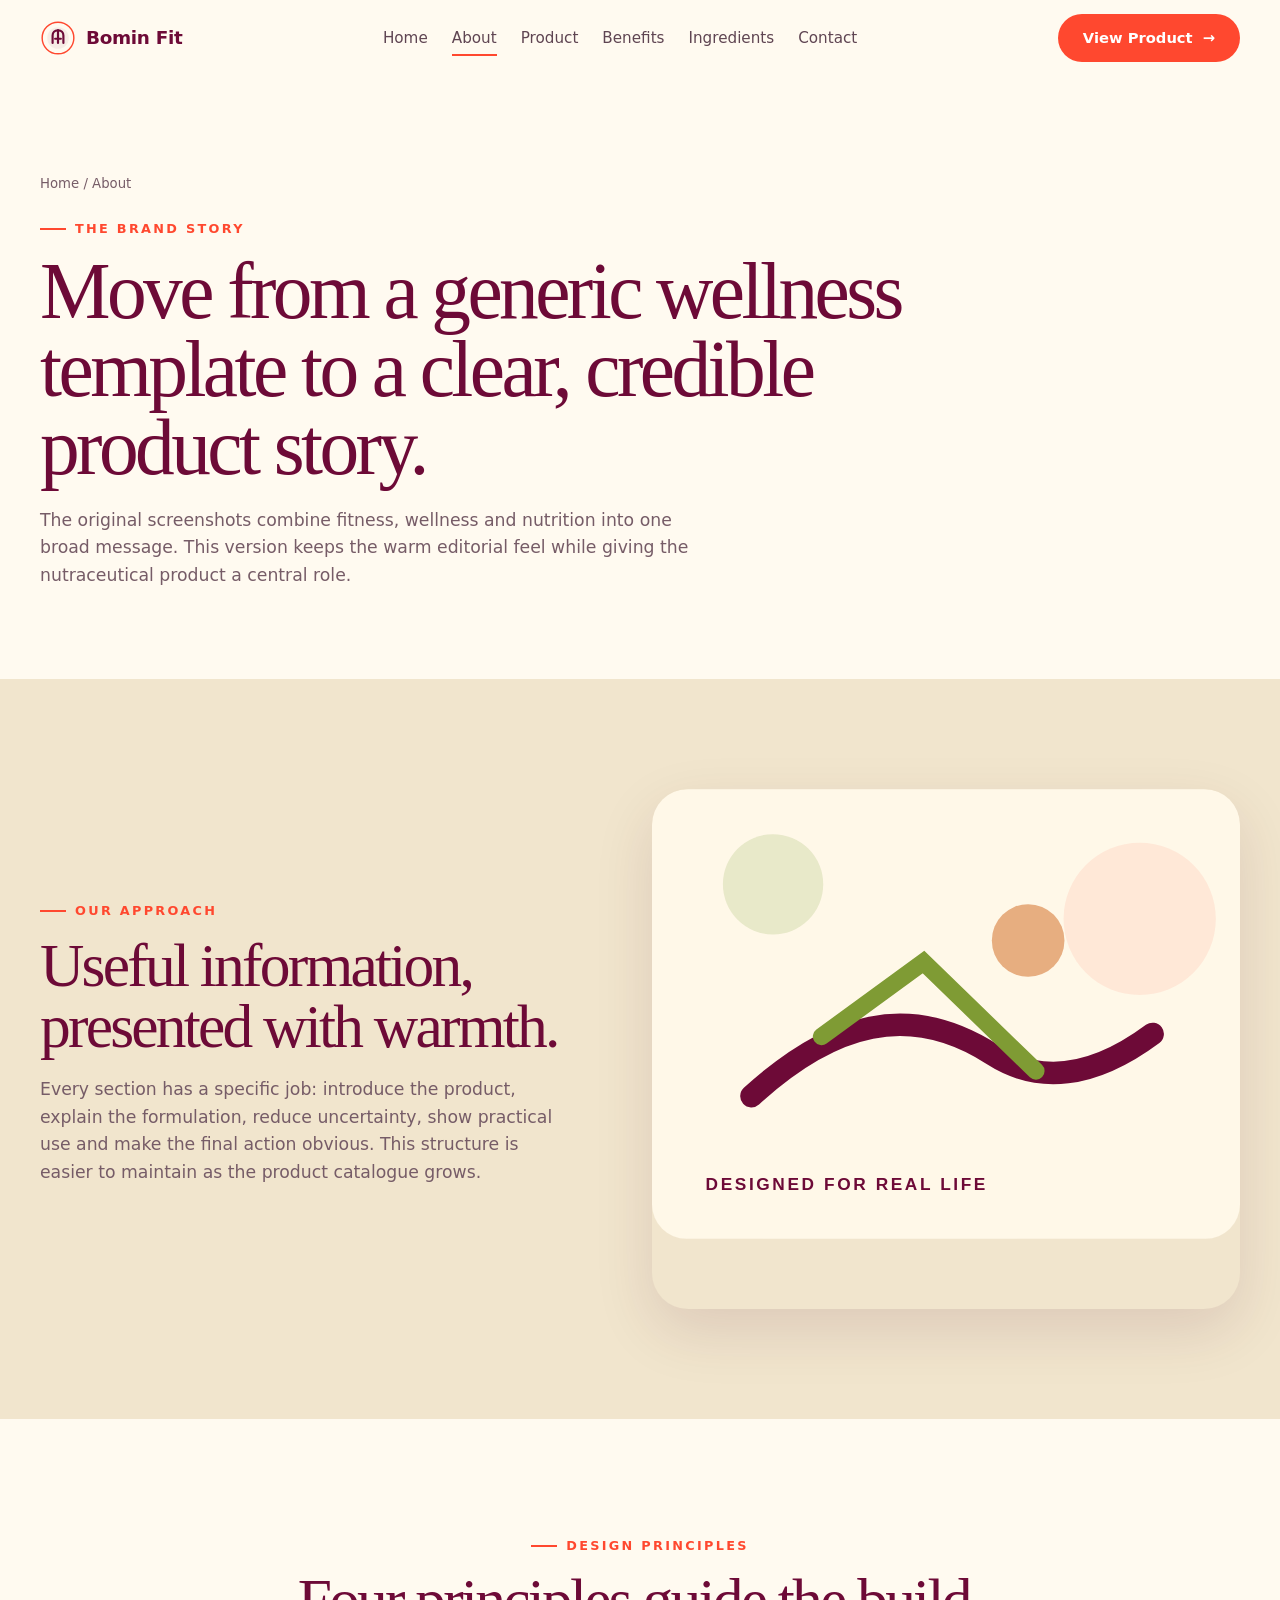
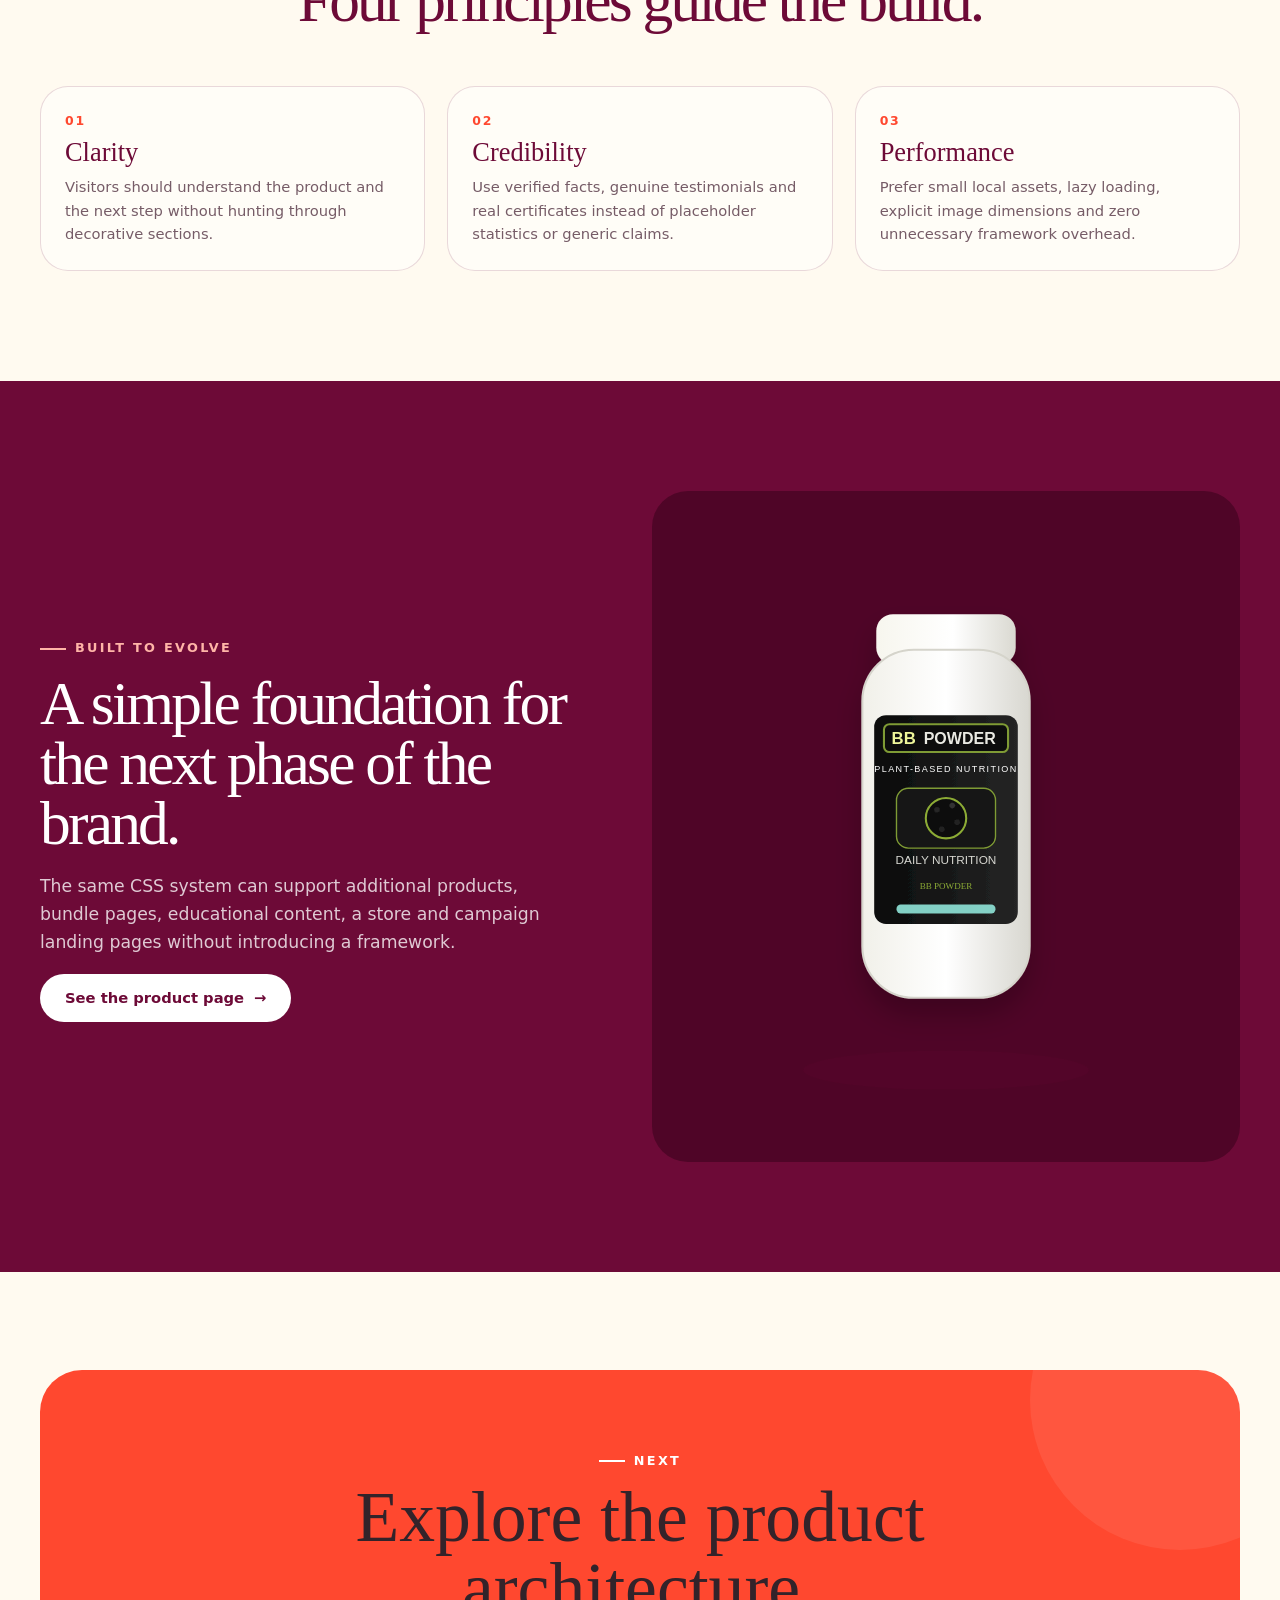
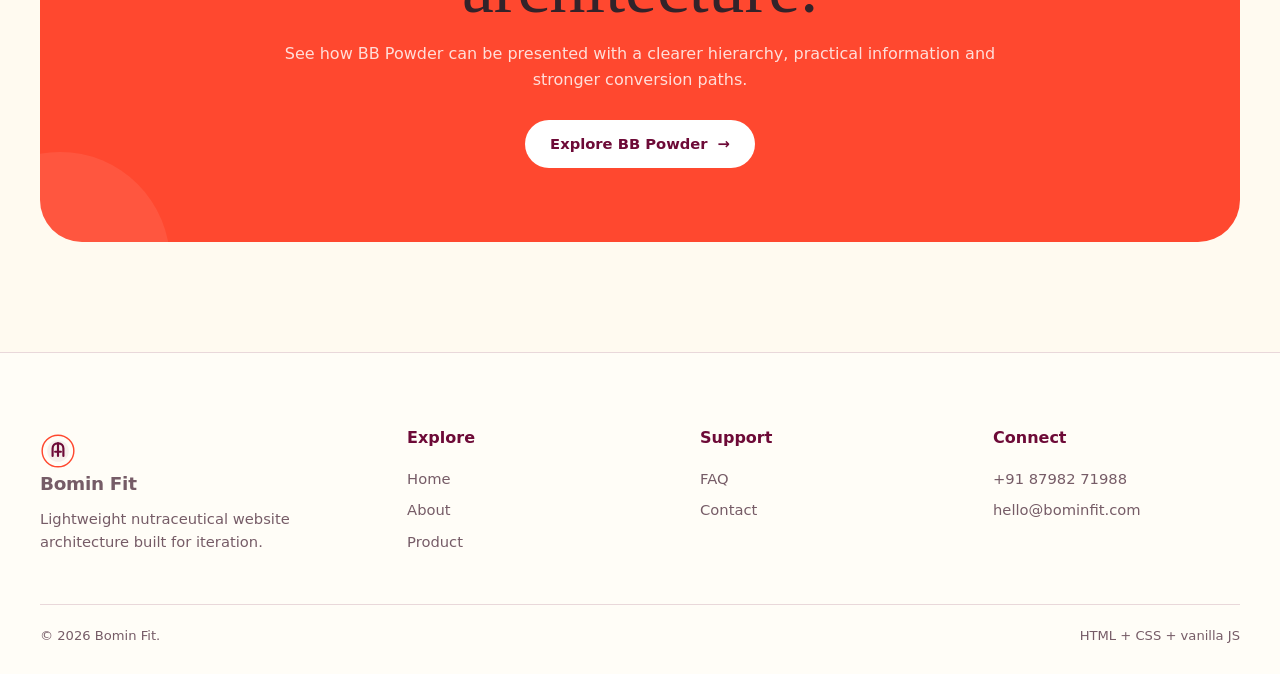
==== pages/about.html @ 4b3bf825 "first commit" ====
<!doctype html>
<html lang="en">
<head>
  <meta charset="utf-8"><meta name="viewport" content="width=device-width,initial-scale=1">
  <meta name="description" content="About Bomin Fit — brand story and approach."><meta name="theme-color" content="#fffaf0">
  <title>About | Bomin Fit</title><link rel="icon" href="../assets/favicon.svg" type="image/svg+xml"><link rel="stylesheet" href="../css/style.css">
</head>
<body>
<header class="site-header"><div class="container header-inner"><a class="brand" href="../index.html"><img src="../assets/icons/logo-mark.svg" alt="" width="36" height="36"><span>Bomin Fit</span></a><nav class="nav"><a data-nav href="../index.html">Home</a><a data-nav href="about.html">About</a><a data-nav href="product.html">Product</a><a href="../index.html#benefits">Benefits</a><a href="../index.html#ingredients">Ingredients</a><a data-nav href="contact.html">Contact</a></nav><div class="header-actions"><a class="btn btn--primary" href="product.html">View Product <span class="arrow">→</span></a><button class="menu-toggle" type="button" aria-label="Open menu" aria-expanded="false">☰</button></div></div><div class="mobile-nav"><div class="container"><a href="../index.html">Home</a><a href="about.html">About</a><a href="product.html">Product</a><a href="../index.html#benefits">Benefits</a><a href="../index.html#ingredients">Ingredients</a><a href="contact.html">Contact</a><a class="btn btn--primary" href="product.html">View Product <span class="arrow">→</span></a></div></div></header>
<main>
<section class="page-hero section"><div class="container"><div class="breadcrumb">Home / About</div><div class="eyebrow reveal">The brand story</div><h1 class="display reveal delay-1">Move from a generic wellness template to a clear, credible product story.</h1><p class="lead reveal delay-2">The original screenshots combine fitness, wellness and nutrition into one broad message. This version keeps the warm editorial feel while giving the nutraceutical product a central role.</p></div></section>
<section class="section section--sand"><div class="container split"><div><div class="eyebrow reveal">Our approach</div><h2 class="display display--small reveal delay-1">Useful information, presented with warmth.</h2><p class="lead reveal delay-2">Every section has a specific job: introduce the product, explain the formulation, reduce uncertainty, show practical use and make the final action obvious. This structure is easier to maintain as the product catalogue grows.</p></div><div class="media-card reveal"><img src="../assets/images/lifestyle-2.svg" alt="Illustration of a practical wellness routine" width="680" height="520" loading="lazy" decoding="async"></div></div></section>
<section class="section"><div class="container"><div class="center-head"><div class="eyebrow reveal">Design principles</div><h2 class="display display--small reveal delay-1">Four principles guide the build.</h2></div><div class="card-grid"><article class="card reveal"><div class="card-body"><div class="card-index">01</div><h3>Clarity</h3><p>Visitors should understand the product and the next step without hunting through decorative sections.</p></div></article><article class="card reveal delay-1"><div class="card-body"><div class="card-index">02</div><h3>Credibility</h3><p>Use verified facts, genuine testimonials and real certificates instead of placeholder statistics or generic claims.</p></div></article><article class="card reveal delay-2"><div class="card-body"><div class="card-index">03</div><h3>Performance</h3><p>Prefer small local assets, lazy loading, explicit image dimensions and zero unnecessary framework overhead.</p></div></article></div></div></section>
<section class="section section--wine"><div class="container split"><div><div class="eyebrow" style="color:#ffb5a7;">Built to evolve</div><h2 class="display display--small">A simple foundation for the next phase of the brand.</h2><p class="lead">The same CSS system can support additional products, bundle pages, educational content, a store and campaign landing pages without introducing a framework.</p><a class="btn btn--light" href="product.html">See the product page <span class="arrow">→</span></a></div><div class="media-card" style="background:#4f0527;box-shadow:none;"><img src="../assets/images/product-bb-powder.svg" alt="BB Powder product bottle" width="700" height="820" loading="lazy" decoding="async" style="object-fit:contain;padding:50px;"></div></div></section>
<section class="cta"><div class="container"><div class="cta-box reveal"><div class="eyebrow" style="color:#fff;">Next</div><h2>Explore the product architecture.</h2><p>See how BB Powder can be presented with a clearer hierarchy, practical information and stronger conversion paths.</p><a class="btn btn--light" href="product.html">Explore BB Powder <span class="arrow">→</span></a></div></div></section>
</main>
<footer class="site-footer"><div class="container"><div class="footer-grid"><div class="footer-col footer-brand"><a class="brand" href="../index.html"><img src="../assets/icons/logo-mark.svg" alt="" width="36" height="36"><span>Bomin Fit</span></a><p>Lightweight nutraceutical website architecture built for iteration.</p></div><div class="footer-col"><h4>Explore</h4><a href="../index.html">Home</a><a href="about.html">About</a><a href="product.html">Product</a></div><div class="footer-col"><h4>Support</h4><a href="../index.html#faq">FAQ</a><a href="contact.html">Contact</a></div><div class="footer-col"><h4>Connect</h4><a href="tel:+918798271988">+91 87982 71988</a><a href="mailto:hello@bominfit.com">hello@bominfit.com</a></div></div><div class="footer-bottom"><span>© <span class="year">2026</span> Bomin Fit.</span><span>HTML + CSS + vanilla JS</span></div></div></footer><script>document.querySelector('.year').textContent=new Date().getFullYear();</script><script src="../js/script.js" defer></script>
</body></html>
---- css/style.css ----
:root {
  --wine: #6d0a37;
  --wine-deep: #4d0527;
  --orange: #ff482f;
  --orange-soft: #ff7a45;
  --cream: #fffaf0;
  --sand: #f1e5cd;
  --paper: #fffdf7;
  --ink: #33232a;
  --muted: #765c67;
  --line: rgba(109, 10, 55, .15);
  --white: #ffffff;
  --shadow: 0 22px 60px rgba(77, 5, 39, .12);
  --radius-lg: 36px;
  --radius-md: 22px;
  --max: 1200px;
  --header-h: 76px;
  --serif: Georgia, "Times New Roman", serif;
  --sans: Inter, ui-sans-serif, system-ui, -apple-system, BlinkMacSystemFont, "Segoe UI", sans-serif;
}

* { box-sizing: border-box; }
html { scroll-behavior: smooth; }
body {
  margin: 0;
  background: var(--cream);
  color: var(--ink);
  font-family: var(--sans);
  line-height: 1.6;
  text-rendering: optimizeLegibility;
}
img { max-width: 100%; display: block; }
a { color: inherit; text-decoration: none; }
button, input, textarea { font: inherit; }
button { cursor: pointer; }
::selection { background: rgba(255,72,47,.18); }

.container { width: min(calc(100% - 40px), var(--max)); margin-inline: auto; }
.section { padding: 110px 0; position: relative; }
.section--tight { padding: 78px 0; }
.section--sand { background: var(--sand); }
.section--wine { background: var(--wine); color: var(--white); }
.section--orange { background: var(--orange); color: var(--white); }

.eyebrow {
  display: inline-flex;
  align-items: center;
  gap: 9px;
  color: var(--orange);
  font-weight: 800;
  font-size: .8rem;
  letter-spacing: .18em;
  text-transform: uppercase;
}
.eyebrow::before { content: ""; width: 26px; height: 2px; background: currentColor; }

.display {
  margin: 14px 0 20px;
  font-family: var(--serif);
  font-weight: 400;
  color: var(--wine);
  font-size: clamp(3rem, 6.2vw, 6.2rem);
  line-height: .98;
  letter-spacing: -.045em;
}
.section--wine .display, .section--orange .display { color: var(--white); }
.display--small { font-size: clamp(2.3rem, 4.8vw, 4.5rem); }
.lead { max-width: 660px; color: var(--muted); font-size: 1.08rem; }
.section--wine .lead, .section--orange .lead { color: rgba(255,255,255,.78); }

.site-header {
  position: sticky;
  top: 0;
  z-index: 1000;
  background: rgba(255,250,240,.92);
  backdrop-filter: blur(14px);
  border-bottom: 1px solid transparent;
  transition: border-color .25s ease, box-shadow .25s ease;
}
.site-header.scrolled { border-color: var(--line); box-shadow: 0 6px 24px rgba(77, 5, 39, .06); }
.header-inner { min-height: var(--header-h); display: flex; align-items: center; justify-content: space-between; gap: 24px; }
.brand { display: inline-flex; align-items: center; gap: 10px; font-weight: 900; color: var(--wine); letter-spacing: -.02em; }
.brand img { width: 36px; height: 36px; }
.brand span { font-size: 1.15rem; }
.nav { display: flex; align-items: center; gap: 24px; font-size: .95rem; color: #5f4552; }
.nav a { position: relative; padding: 8px 0; }
.nav a::after { content: ""; position: absolute; left: 0; right: 0; bottom: 2px; height: 2px; background: var(--orange); transform: scaleX(0); transform-origin: left; transition: transform .25s ease; }
.nav a:hover::after, .nav a.active::after { transform: scaleX(1); }
.header-actions { display: flex; align-items: center; gap: 10px; }
.menu-toggle { display: none; width: 44px; height: 44px; border: 1px solid var(--line); border-radius: 50%; background: var(--white); color: var(--wine); }
.mobile-nav { display: none; }

.btn {
  position: relative;
  display: inline-flex;
  align-items: center;
  justify-content: center;
  gap: 10px;
  min-height: 48px;
  padding: 0 24px;
  border: 1px solid transparent;
  border-radius: 999px;
  font-weight: 800;
  font-size: .92rem;
  transition: transform .2s ease, box-shadow .25s ease, background .25s ease, color .25s ease, border-color .25s ease;
}
.btn:hover { transform: translateY(-2px); box-shadow: 0 10px 26px rgba(77,5,39,.12); }
.btn--primary { background: var(--orange); color: var(--white); }
.btn--light { background: var(--white); color: var(--wine); }
.btn--outline { border-color: var(--orange); color: var(--orange); background: transparent; }
.btn--dark-outline { border-color: var(--wine); color: var(--wine); background: transparent; }
.btn--whatsapp { background: #168c4a; color: var(--white); }
.btn--small { min-height: 40px; padding: 0 16px; font-size: .82rem; }
.arrow { transition: transform .2s ease; }
.btn:hover .arrow { transform: translateX(4px); }

.hero { min-height: calc(100svh - var(--header-h)); display: grid; place-items: center; overflow: clip; }
.hero-grid { display: grid; grid-template-columns: 1.02fr .98fr; gap: 72px; align-items: center; }
.hero-copy { padding: 48px 0 56px; }
.hero-kicker { color: var(--wine); font-size: .85rem; font-weight: 800; letter-spacing: .16em; text-transform: uppercase; }
.hero-copy p { max-width: 590px; font-size: 1.08rem; color: var(--muted); }
.hero-actions { display: flex; gap: 12px; flex-wrap: wrap; margin-top: 28px; }
.hero-meta { display: flex; gap: 24px; flex-wrap: wrap; margin-top: 30px; color: var(--muted); font-size: .88rem; }
.hero-meta strong { display: block; color: var(--wine); font-size: 1rem; }
.hero-art { position: relative; min-height: 620px; display: grid; place-items: center; }
.hero-panel { position: absolute; inset: 30px 0 30px 0; border-radius: 42px; background: linear-gradient(145deg,#fbefd3,#f3dec0); overflow: hidden; }
.hero-panel::before, .hero-panel::after { content: ""; position: absolute; border-radius: 50%; filter: blur(2px); }
.hero-panel::before { width: 240px; height: 240px; background: rgba(255,72,47,.11); right: -80px; top: -50px; }
.hero-panel::after { width: 260px; height: 260px; background: rgba(109,10,55,.08); left: -110px; bottom: -100px; }
.hero-bowl { position: absolute; width: 78%; right: -8%; bottom: 3%; opacity: .82; transform: rotate(-2deg); }
.product-wrap { position: relative; z-index: 2; width: min(56%, 360px); transform: translateY(8px); animation: float 5.8s ease-in-out infinite; filter: drop-shadow(0 30px 26px rgba(77,5,39,.18)); }
.product-chip { position: absolute; z-index: 3; left: 4%; top: 16%; background: var(--white); color: var(--wine); padding: 10px 14px; border-radius: 999px; box-shadow: var(--shadow); font-size: .76rem; font-weight: 800; }
.product-note { position: absolute; z-index: 3; right: 3%; bottom: 18%; background: rgba(109,10,55,.93); color: var(--white); padding: 16px 18px; border-radius: 20px; width: 170px; box-shadow: var(--shadow); }
.product-note b { display: block; font-size: 1.1rem; }
.product-note span { display: block; opacity: .75; font-size: .76rem; }
@keyframes float { 0%,100%{ transform: translateY(8px) rotate(0deg);} 50%{ transform: translateY(-12px) rotate(1deg);} }

.trust-bar { margin-top: -6px; position: relative; z-index: 3; }
.trust { display: grid; grid-template-columns: repeat(4,1fr); gap: 1px; background: var(--line); border: 1px solid var(--line); border-radius: 24px; overflow: hidden; box-shadow: 0 18px 44px rgba(77,5,39,.08); }
.trust-item { background: var(--paper); padding: 26px 22px; }
.trust-item strong { display: block; color: var(--wine); font-size: 1rem; }
.trust-item span { color: var(--muted); font-size: .87rem; }

.split { display: grid; grid-template-columns: .95fr 1.05fr; gap: 80px; align-items: center; }
.split--reverse { grid-template-columns: 1.05fr .95fr; }
.media-card { position: relative; border-radius: var(--radius-lg); overflow: hidden; background: var(--sand); min-height: 520px; box-shadow: var(--shadow); }
.media-card img { width: 100%; height: 100%; object-fit: cover; }
.media-badge { position: absolute; left: 24px; bottom: 24px; background: rgba(255,253,247,.94); color: var(--wine); padding: 14px 16px; border-radius: 18px; box-shadow: 0 12px 30px rgba(77,5,39,.12); }
.media-badge b { display:block; font-size: 1.08rem; }
.feature-list { display: grid; gap: 0; margin-top: 28px; border-top: 1px solid var(--line); }
.feature-item { display:grid; grid-template-columns: 50px 1fr; gap:18px; padding: 20px 0; border-bottom:1px solid var(--line); }
.feature-num { color: var(--orange); font-weight:900; }
.feature-item h3 { margin:0 0 4px; color:var(--wine); font-size:1.05rem; }
.feature-item p { margin:0; color:var(--muted); font-size:.92rem; }
.contact-actions { display:flex; flex-wrap:wrap; gap:8px; margin-top:12px; }

.center-head { text-align: center; max-width: 760px; margin: 0 auto 56px; }
.card-grid { display: grid; grid-template-columns: repeat(3,1fr); gap: 22px; }
.card { border: 1px solid var(--line); border-radius: 28px; background: var(--paper); overflow: hidden; transition: transform .3s ease, box-shadow .3s ease, border-color .3s ease; }
.card:hover { transform: translateY(-6px); border-color: rgba(109,10,55,.22); box-shadow: var(--shadow); }
.card-media { aspect-ratio: 1.35 / 1; background: var(--sand); overflow:hidden; }
.card-media img { width:100%; height:100%; object-fit:cover; transition: transform .55s cubic-bezier(.2,.65,.2,1); }
.card:hover .card-media img { transform:scale(1.045); }
.card-body { padding: 24px; }
.card-index { color: var(--orange); font-size:.78rem; font-weight:900; letter-spacing:.14em; text-transform:uppercase; }
.card h3 { margin: 8px 0 8px; font-family: var(--serif); font-size: 1.65rem; line-height:1.05; color:var(--wine); font-weight:400; }
.card p { margin:0; color:var(--muted); font-size:.92rem; }

.interactive { display:grid; grid-template-columns: .85fr 1.15fr; gap: 56px; align-items:center; }
.product-stage { position:relative; min-height: 610px; border-radius: 40px; background: linear-gradient(145deg,#faf0db,#eee0c2); overflow:hidden; display:grid; place-items:center; }
.stage-ring { position:absolute; width:70%; aspect-ratio:1; border-radius:50%; border:1px dashed rgba(109,10,55,.22); animation: spin 18s linear infinite; }
.stage-ring::before, .stage-ring::after { content:""; position:absolute; width:12px; height:12px; border-radius:50%; background:var(--orange); }
.stage-ring::before{ top:12%; left:18%; } .stage-ring::after{ bottom:18%; right:10%; background:var(--wine); }
@keyframes spin { to { transform: rotate(360deg); } }
.stage-product { width: 44%; z-index:2; filter: drop-shadow(0 24px 24px rgba(77,5,39,.2)); }
.hotspot { position:absolute; z-index:3; width:46px; height:46px; border:none; border-radius:50%; background:var(--white); color:var(--wine); box-shadow:0 8px 22px rgba(77,5,39,.16); font-weight:900; transition: transform .25s ease, background .25s ease, color .25s ease; }
.hotspot:hover, .hotspot.active { transform: scale(1.09); background:var(--wine); color:var(--white); }
.hotspot[data-target="p1"] { left:18%; top:29%; } .hotspot[data-target="p2"] { right:16%; top:37%; } .hotspot[data-target="p3"] { left:21%; bottom:22%; } .hotspot[data-target="p4"] { right:20%; bottom:18%; }
.stage-caption { position:absolute; left:26px; bottom:24px; color:var(--wine); font-weight:800; font-size:.84rem; letter-spacing:.08em; text-transform:uppercase; }
.tab-panel { min-height: 330px; padding: 34px 0 0; }
.tab-panel h3 { margin: 0 0 12px; font-family: var(--serif); color: var(--wine); font-size:2.4rem; font-weight:400; }
.tab-panel p { color:var(--muted); max-width: 560px; }
.tab-meta { margin-top:28px; display:grid; grid-template-columns:repeat(2,minmax(0,1fr)); gap:12px; }
.meta-pill { padding:16px 18px; border-radius:18px; background:var(--sand); color:var(--wine); font-weight:800; }

.steps { display:grid; grid-template-columns:repeat(3,1fr); gap:18px; counter-reset: step; }
.step { padding: 30px; border-radius: 28px; background:var(--paper); border:1px solid var(--line); position:relative; overflow:hidden; }
.step::before { counter-increment: step; content: "0" counter(step); position:absolute; right:18px; top:14px; font-size:5rem; font-family:var(--serif); color:rgba(109,10,55,.06); }
.step-icon { width:50px; height:50px; border-radius:16px; display:grid; place-items:center; background:rgba(255,72,47,.1); color:var(--orange); font-weight:900; }
.step h3 { color:var(--wine); font-family:var(--serif); font-size:1.7rem; font-weight:400; margin:24px 0 8px; }
.step p { margin:0; color:var(--muted); }

.product-showcase { border-radius: 40px; overflow:hidden; background: var(--wine); display:grid; grid-template-columns:.9fr 1.1fr; min-height: 560px; }
.showcase-copy { padding: 70px; display:flex; flex-direction:column; justify-content:center; }
.showcase-copy h2 { color:var(--white); margin:14px 0; }
.showcase-copy p { color:rgba(255,255,255,.74); max-width:520px; }
.showcase-art { position:relative; display:grid; place-items:center; background:linear-gradient(145deg,#771040,#4f052a); overflow:hidden; }
.showcase-art::before { content:""; position:absolute; width:430px; height:430px; border-radius:50%; background:rgba(255,255,255,.04); }
.showcase-art img { width: 58%; position:relative; z-index:2; filter: drop-shadow(0 28px 30px rgba(0,0,0,.28)); }
.showcase-tag { position:absolute; right:40px; top:38px; color:#fff; border:1px solid rgba(255,255,255,.2); padding:10px 14px; border-radius:999px; font-size:.76rem; text-transform:uppercase; letter-spacing:.14em; }

.review-grid { display:grid; grid-template-columns: .7fr 1.3fr; gap:22px; }
.rating-card { background:var(--wine); color:var(--white); border-radius:30px; padding:34px; }
.rating { font-size:4.2rem; line-height:1; font-family:var(--serif); }
.stars { color:#ffc235; letter-spacing:.18em; font-size:1.2rem; margin:10px 0; }
.rating-card p { color:rgba(255,255,255,.75); }
.quote-grid { display:grid; grid-template-columns:repeat(2,1fr); gap:22px; }
.quote-card { border-radius:30px; background:var(--paper); border:1px solid var(--line); padding:32px; }
.quote-mark { color:var(--orange); font-family:var(--serif); font-size:3.5rem; line-height:.7; }
.quote-card blockquote { margin:16px 0 22px; color:var(--wine); font-family:var(--serif); font-size:1.45rem; line-height:1.2; }
.quote-author { display:flex; align-items:center; gap:12px; color:var(--muted); font-weight:800; font-size:.84rem; }
.avatar { width:42px; height:42px; border-radius:50%; background:linear-gradient(145deg,#f6d2b2,#c77d60); }

.faq { max-width:900px; margin:0 auto; }
.faq-item { border-top:1px solid var(--line); }
.faq-item:last-child { border-bottom:1px solid var(--line); }
.faq-question { width:100%; padding:24px 0; background:none; border:0; display:flex; justify-content:space-between; align-items:center; gap:20px; color:var(--wine); text-align:left; font-weight:900; font-size:1rem; }
.faq-icon { width:30px; height:30px; border-radius:50%; display:grid; place-items:center; border:1px solid var(--line); flex:0 0 auto; transition: transform .25s ease, background .25s ease; }
.faq-answer { max-height:0; overflow:hidden; transition:max-height .35s ease; }
.faq-answer p { padding:0 50px 24px 0; margin:0; color:var(--muted); }
.faq-item.open .faq-icon { transform:rotate(45deg); background:var(--orange); color:var(--white); border-color:var(--orange); }

.cta { padding: 98px 0 110px; }
.cta-box { padding:74px 72px; border-radius:42px; background:var(--orange); text-align:center; position:relative; overflow:hidden; }
.cta-box::before, .cta-box::after { content:""; position:absolute; border-radius:50%; background:rgba(255,255,255,.08); }
.cta-box::before { width:300px; height:300px; right:-90px; top:-120px; }
.cta-box::after { width:220px; height:220px; left:-90px; bottom:-130px; }
.cta-box > * { position:relative; z-index:1; }
.cta-box h2 { margin:10px auto 16px; max-width:780px; font-family:var(--serif); font-size:clamp(2.8rem,5.6vw,5.2rem); font-weight:400; line-height:1; }
.cta-box p { max-width:720px; margin:0 auto 28px; color:rgba(255,255,255,.82); }

.site-footer { padding: 72px 0 28px; background: var(--paper); border-top:1px solid var(--line); }
.footer-grid { display:grid; grid-template-columns:1.3fr repeat(3,1fr); gap:46px; }
.footer-col h4 { margin:0 0 16px; color:var(--wine); }
.footer-col a, .footer-col p { display:block; margin:8px 0; color:var(--muted); font-size:.92rem; }
.footer-brand p { max-width:360px; }
.footer-bottom { margin-top:42px; padding-top:20px; border-top:1px solid var(--line); display:flex; justify-content:space-between; gap:18px; color:var(--muted); font-size:.82rem; }

.page-hero { padding: 96px 0 72px; }
.page-hero .display { max-width:900px; }
.breadcrumb { font-size:.83rem; color:var(--muted); margin-bottom:18px; }

.form-shell { display:grid; grid-template-columns:.8fr 1.2fr; gap:50px; }
.contact-card { padding:32px; background:var(--paper); border:1px solid var(--line); border-radius:30px; }
.form-grid { display:grid; grid-template-columns:1fr 1fr; gap:16px; }
.field { display:grid; gap:7px; }
.field--full { grid-column:1 / -1; }
label { color:var(--wine); font-weight:800; font-size:.86rem; }
input, textarea { width:100%; border:1px solid var(--line); border-radius:15px; background:var(--white); padding:13px 14px; outline:none; color:var(--ink); transition:border-color .2s ease, box-shadow .2s ease; }
input:focus, textarea:focus { border-color:rgba(255,72,47,.62); box-shadow:0 0 0 4px rgba(255,72,47,.08); }
textarea { min-height:160px; resize:vertical; }
.form-status { margin: 4px 0 0; color: var(--muted); font-size: .86rem; }
.form-status.is-success { color: #167344; }
.form-status.is-error { color: var(--wine); }

.reveal { opacity:0; transform:translateY(28px); transition:opacity .7s ease, transform .7s cubic-bezier(.2,.65,.2,1); }
.reveal.is-visible { opacity:1; transform:none; }
.delay-1 { transition-delay:.08s; } .delay-2 { transition-delay:.16s; } .delay-3 { transition-delay:.24s; }

@media (max-width: 980px) {
  .nav, .header-actions .btn { display:none; }
  .menu-toggle { display:inline-grid; place-items:center; }
  .mobile-nav { display:grid; grid-template-rows:0fr; transition:grid-template-rows .3s ease; border-top:1px solid transparent; }
  .mobile-nav > div { overflow:hidden; }
  .mobile-nav.open { grid-template-rows:1fr; border-top-color:var(--line); }
  .mobile-nav a { display:block; padding:14px 0; color:var(--wine); font-weight:800; border-bottom:1px solid var(--line); }
  .mobile-nav .btn { margin:18px 0 20px; width:100%; }
  .hero-grid, .split, .split--reverse, .interactive, .product-showcase, .form-shell { grid-template-columns:1fr; }
  .hero-art { min-height:520px; }
  .trust { grid-template-columns:repeat(2,1fr); }
  .card-grid { grid-template-columns:1fr 1fr; }
  .steps { grid-template-columns:1fr; }
  .review-grid { grid-template-columns:1fr; }
  .footer-grid { grid-template-columns:1.3fr 1fr 1fr; }
  .product-showcase { min-height:auto; }
  .showcase-copy { padding:56px; }
  .showcase-art { min-height:480px; }
}

@media (max-width: 650px) {
  .container { width:min(calc(100% - 28px),var(--max)); }
  .section { padding:78px 0; }
  .hero-copy { padding-top:30px; }
  .display { font-size:clamp(2.55rem,12vw,4rem); }
  .hero-art { min-height:430px; }
  .hero-panel { inset:12px 0; border-radius:28px; }
  .product-wrap { width:58%; }
  .product-chip { left:4%; top:13%; }
  .product-note { right:2%; bottom:12%; width:146px; padding:12px; }
  .trust { grid-template-columns:1fr 1fr; border-radius:18px; }
  .trust-item { padding:18px 15px; }
  .split { gap:34px; }
  .media-card { min-height:360px; border-radius:24px; }
  .card-grid { grid-template-columns:1fr; }
  .product-stage { min-height:480px; border-radius:28px; }
  .stage-product { width:55%; }
  .tab-meta { grid-template-columns:1fr; }
  .quote-grid { grid-template-columns:1fr; }
  .cta-box { padding:54px 22px; border-radius:28px; }
  .footer-grid { grid-template-columns:1fr 1fr; gap:28px; }
  .footer-brand { grid-column:1 / -1; }
  .footer-bottom { flex-direction:column; }
  .form-grid { grid-template-columns:1fr; }
  .field--full { grid-column:auto; }
  .showcase-copy { padding:44px 24px; }
  .showcase-art { min-height:390px; }
  .showcase-art img { width:64%; }
}

@media (prefers-reduced-motion: reduce) {
  html { scroll-behavior:auto; }
  *, *::before, *::after { animation-duration:.01ms !important; animation-iteration-count:1 !important; transition-duration:.01ms !important; }
  .reveal { opacity:1; transform:none; }
}
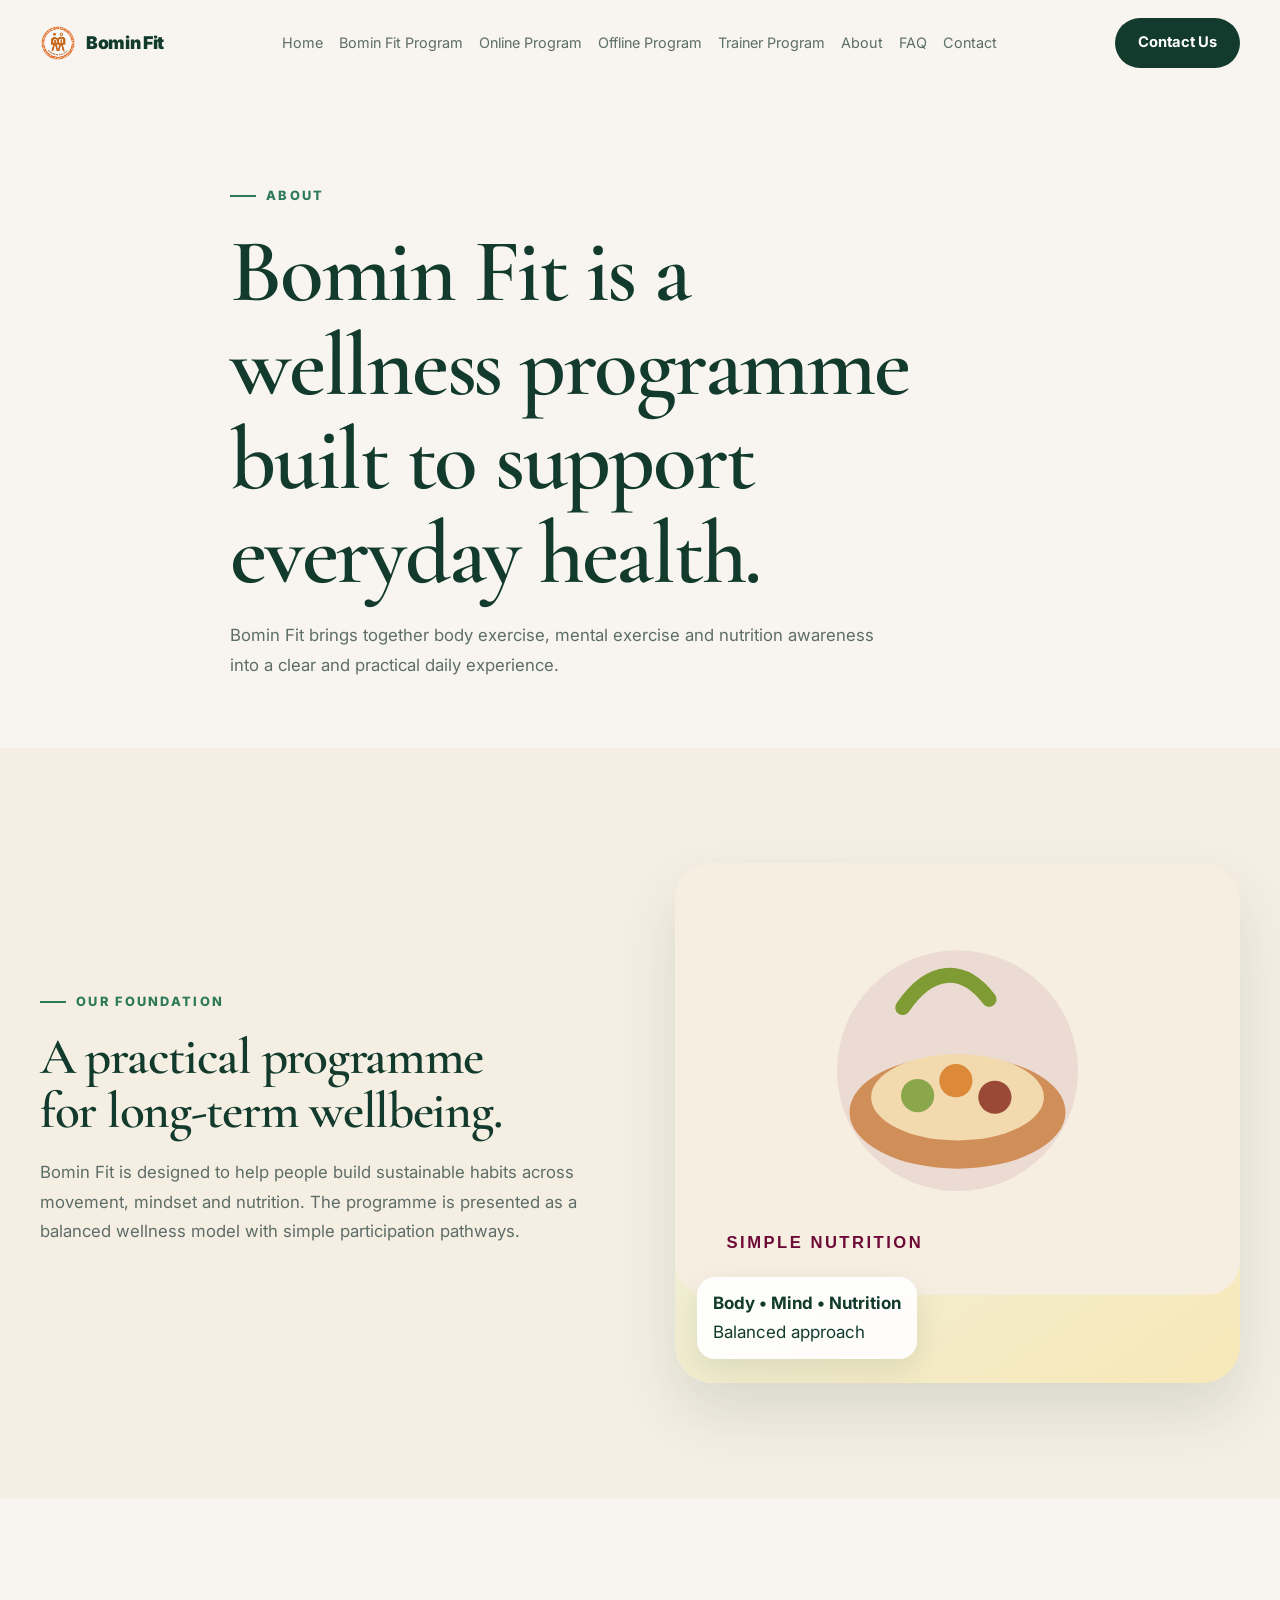
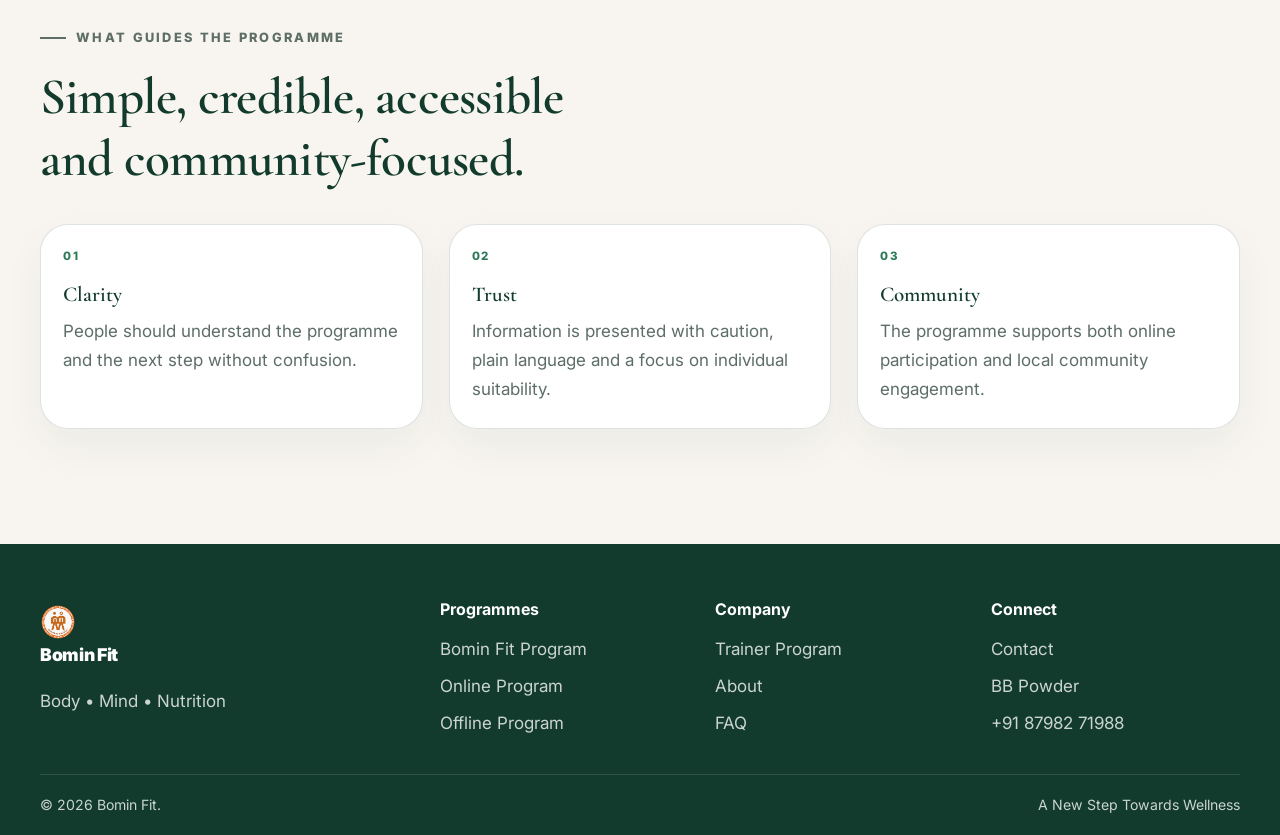
==== commit 40dada7a: "new look" ====
--- a/pages/about.html
+++ b/pages/about.html
@@ -1,18 +1,38 @@
 <!doctype html>
 <html lang="en">
 <head>
-  <meta charset="utf-8"><meta name="viewport" content="width=device-width,initial-scale=1">
-  <meta name="description" content="About Bomin Fit — brand story and approach."><meta name="theme-color" content="#fffaf0">
-  <title>About | Bomin Fit</title><link rel="icon" href="../assets/favicon.svg" type="image/svg+xml"><link rel="stylesheet" href="../css/style.css">
+  <meta charset="utf-8">
+  <meta name="viewport" content="width=device-width,initial-scale=1,viewport-fit=cover">
+  <meta name="description" content="About Bomin Fit — a health, fitness and wellness programme around Body, Mind and Nutrition.">
+  <title>About | Bomin Fit</title>
+  <link rel="icon" href="../logo.png" type="image/png">
+  <link rel="stylesheet" href="../css/style.css?v=20261005-4">
 </head>
 <body>
-<header class="site-header"><div class="container header-inner"><a class="brand" href="../index.html"><img src="../assets/icons/logo-mark.svg" alt="" width="36" height="36"><span>Bomin Fit</span></a><nav class="nav"><a data-nav href="../index.html">Home</a><a data-nav href="about.html">About</a><a data-nav href="product.html">Product</a><a href="../index.html#benefits">Benefits</a><a href="../index.html#ingredients">Ingredients</a><a data-nav href="contact.html">Contact</a></nav><div class="header-actions"><a class="btn btn--primary" href="product.html">View Product <span class="arrow">→</span></a><button class="menu-toggle" type="button" aria-label="Open menu" aria-expanded="false">☰</button></div></div><div class="mobile-nav"><div class="container"><a href="../index.html">Home</a><a href="about.html">About</a><a href="product.html">Product</a><a href="../index.html#benefits">Benefits</a><a href="../index.html#ingredients">Ingredients</a><a href="contact.html">Contact</a><a class="btn btn--primary" href="product.html">View Product <span class="arrow">→</span></a></div></div></header>
-<main>
-<section class="page-hero section"><div class="container"><div class="breadcrumb">Home / About</div><div class="eyebrow reveal">The brand story</div><h1 class="display reveal delay-1">Move from a generic wellness template to a clear, credible product story.</h1><p class="lead reveal delay-2">The original screenshots combine fitness, wellness and nutrition into one broad message. This version keeps the warm editorial feel while giving the nutraceutical product a central role.</p></div></section>
-<section class="section section--sand"><div class="container split"><div><div class="eyebrow reveal">Our approach</div><h2 class="display display--small reveal delay-1">Useful information, presented with warmth.</h2><p class="lead reveal delay-2">Every section has a specific job: introduce the product, explain the formulation, reduce uncertainty, show practical use and make the final action obvious. This structure is easier to maintain as the product catalogue grows.</p></div><div class="media-card reveal"><img src="../assets/images/lifestyle-2.svg" alt="Illustration of a practical wellness routine" width="680" height="520" loading="lazy" decoding="async"></div></div></section>
-<section class="section"><div class="container"><div class="center-head"><div class="eyebrow reveal">Design principles</div><h2 class="display display--small reveal delay-1">Four principles guide the build.</h2></div><div class="card-grid"><article class="card reveal"><div class="card-body"><div class="card-index">01</div><h3>Clarity</h3><p>Visitors should understand the product and the next step without hunting through decorative sections.</p></div></article><article class="card reveal delay-1"><div class="card-body"><div class="card-index">02</div><h3>Credibility</h3><p>Use verified facts, genuine testimonials and real certificates instead of placeholder statistics or generic claims.</p></div></article><article class="card reveal delay-2"><div class="card-body"><div class="card-index">03</div><h3>Performance</h3><p>Prefer small local assets, lazy loading, explicit image dimensions and zero unnecessary framework overhead.</p></div></article></div></div></section>
-<section class="section section--wine"><div class="container split"><div><div class="eyebrow" style="color:#ffb5a7;">Built to evolve</div><h2 class="display display--small">A simple foundation for the next phase of the brand.</h2><p class="lead">The same CSS system can support additional products, bundle pages, educational content, a store and campaign landing pages without introducing a framework.</p><a class="btn btn--light" href="product.html">See the product page <span class="arrow">→</span></a></div><div class="media-card" style="background:#4f0527;box-shadow:none;"><img src="../assets/images/product-bb-powder.svg" alt="BB Powder product bottle" width="700" height="820" loading="lazy" decoding="async" style="object-fit:contain;padding:50px;"></div></div></section>
-<section class="cta"><div class="container"><div class="cta-box reveal"><div class="eyebrow" style="color:#fff;">Next</div><h2>Explore the product architecture.</h2><p>See how BB Powder can be presented with a clearer hierarchy, practical information and stronger conversion paths.</p><a class="btn btn--light" href="product.html">Explore BB Powder <span class="arrow">→</span></a></div></div></section>
-</main>
-<footer class="site-footer"><div class="container"><div class="footer-grid"><div class="footer-col footer-brand"><a class="brand" href="../index.html"><img src="../assets/icons/logo-mark.svg" alt="" width="36" height="36"><span>Bomin Fit</span></a><p>Lightweight nutraceutical website architecture built for iteration.</p></div><div class="footer-col"><h4>Explore</h4><a href="../index.html">Home</a><a href="about.html">About</a><a href="product.html">Product</a></div><div class="footer-col"><h4>Support</h4><a href="../index.html#faq">FAQ</a><a href="contact.html">Contact</a></div><div class="footer-col"><h4>Connect</h4><a href="tel:+918798271988">+91 87982 71988</a><a href="mailto:hello@bominfit.com">hello@bominfit.com</a></div></div><div class="footer-bottom"><span>© <span class="year">2026</span> Bomin Fit.</span><span>HTML + CSS + vanilla JS</span></div></div></footer><script>document.querySelector('.year').textContent=new Date().getFullYear();</script><script src="../js/script.js" defer></script>
-</body></html>
+  <header class="site-header">
+    <div class="container header-inner">
+      <a class="brand" href="../index.html" aria-label="Bomin Fit home"><img src="../logo.png" alt="" width="36" height="36"><span>Bomin Fit</span></a>
+      <nav class="nav" aria-label="Primary navigation">
+        <a data-nav href="../index.html">Home</a>
+        <a data-nav href="../program/">Bomin Fit Program</a>
+        <a data-nav href="../online-program/">Online Program</a>
+        <a data-nav href="../offline-program/">Offline Program</a>
+        <a data-nav href="../trainer-program/">Trainer Program</a>
+        <a data-nav href="../about/">About</a>
+        <a data-nav href="../faq/">FAQ</a>
+        <a data-nav href="../contact/">Contact</a>
+      </nav>
+      <div class="header-actions"><a class="btn btn--primary" href="../contact/">Contact Us</a><button class="menu-toggle" type="button" aria-label="Open menu" aria-expanded="false">☰</button></div>
+    </div>
+    <div class="mobile-nav" aria-label="Mobile navigation"><div class="container"><a href="../index.html">Home</a><a href="../program/">Bomin Fit Program</a><a href="../online-program/">Online Program</a><a href="../offline-program/">Offline Program</a><a href="../trainer-program/">Trainer Program</a><a href="../about/">About</a><a href="../faq/">FAQ</a><a href="../contact/">Contact</a><a class="btn btn--primary" href="../contact/">Contact Us</a></div></div>
+  </header>
+  <main>
+    <section class="page-hero section"><div class="container narrow reveal"><p class="eyebrow">About</p><h1 class="display">Bomin Fit is a wellness programme built to support everyday health.</h1><p class="lead">Bomin Fit brings together body exercise, mental exercise and nutrition awareness into a clear and practical daily experience.</p></div></section>
+    <section class="section section--sand"><div class="container split"><div><p class="eyebrow reveal">Our foundation</p><h2 class="display display--small reveal">A practical programme for long-term wellbeing.</h2><p class="lead reveal">Bomin Fit is designed to help people build sustainable habits across movement, mindset and nutrition. The programme is presented as a balanced wellness model with simple participation pathways.</p></div><div class="media-card reveal"><img src="../assets/images/lifestyle-3.svg" alt="Bomin Fit wellness framework" width="680" height="520" loading="lazy" decoding="async"><div class="media-tag"><b>Body • Mind • Nutrition</b><span>Balanced approach</span></div></div></div></section>
+    <section class="section"><div class="container"><div class="section-header reveal"><p class="eyebrow">What guides the programme</p><h2>Simple, credible, accessible and community-focused.</h2></div><div class="card-grid"><article class="card reveal"><div class="card-body"><div class="card-index">01</div><h3>Clarity</h3><p>People should understand the programme and the next step without confusion.</p></div></article><article class="card reveal"><div class="card-body"><div class="card-index">02</div><h3>Trust</h3><p>Information is presented with caution, plain language and a focus on individual suitability.</p></div></article><article class="card reveal"><div class="card-body"><div class="card-index">03</div><h3>Community</h3><p>The programme supports both online participation and local community engagement.</p></div></article></div></div></section>
+  </main>
+  <footer class="site-footer"><div class="container"><div class="footer-grid"><div class="footer-col footer-brand"><a class="brand" href="../index.html"><img src="../logo.png" alt="" width="36" height="36"><span>Bomin Fit</span></a><p>Body • Mind • Nutrition</p></div><div class="footer-col"><h4>Programmes</h4><a href="../program/">Bomin Fit Program</a><a href="../online-program/">Online Program</a><a href="../offline-program/">Offline Program</a></div><div class="footer-col"><h4>Company</h4><a href="../trainer-program/">Trainer Program</a><a href="../about/">About</a><a href="../faq/">FAQ</a></div><div class="footer-col"><h4>Connect</h4><a href="../contact/">Contact</a><a href="../bb-powder/">BB Powder</a><a href="tel:+918798271988">+91 87982 71988</a></div></div><div class="footer-bottom"><span>© <span class="year">2026</span> Bomin Fit.</span><span>A New Step Towards Wellness</span></div></div></footer>
+  <script>document.querySelector('.year').textContent=new Date().getFullYear();</script>
+  <script src="../js/script.js" defer></script>
+</body>
+</html>
--- a/css/style.css
+++ b/css/style.css
@@ -1,22 +1,30 @@
+@import url('https://fonts.googleapis.com/css2?family=Cormorant+Garamond:wght@500;600;700&family=Inter:wght@400;500;600;700&family=Noto+Sans+Bengali:wght@400;500;600;700&family=Noto+Serif+Bengali:wght@500;600;700&display=swap');
+
 :root {
-  --wine: #6d0a37;
-  --wine-deep: #4d0527;
-  --orange: #ff482f;
-  --orange-soft: #ff7a45;
-  --cream: #fffaf0;
-  --sand: #f1e5cd;
-  --paper: #fffdf7;
-  --ink: #33232a;
-  --muted: #765c67;
-  --line: rgba(109, 10, 55, .15);
-  --white: #ffffff;
-  --shadow: 0 22px 60px rgba(77, 5, 39, .12);
-  --radius-lg: 36px;
-  --radius-md: 22px;
+  --brand-900: #123b2d;
+  --brand-800: #1e5642;
+  --brand-700: #2d7a59;
+  --brand-600: #4a9d70;
+  --brand-500: #6ab283;
+  --brand-100: #e6f0ea;
+  --gold: #d7b970;
+  --gold-soft: #f7e7b8;
+  --sand: #f5efe3;
+  --cream: #f8f5f0;
+  --paper: #ffffff;
+  --text: #1d2b24;
+  --muted: #5d6d67;
+  --line: rgba(18, 59, 45, 0.14);
+  --shadow: 0 30px 60px rgba(18, 59, 45, 0.12);
+  --radius: 28px;
+  --radius-lg: 38px;
   --max: 1200px;
-  --header-h: 76px;
-  --serif: Georgia, "Times New Roman", serif;
-  --sans: Inter, ui-sans-serif, system-ui, -apple-system, BlinkMacSystemFont, "Segoe UI", sans-serif;
+  --header-h: 86px;
+  --font-display-en: "Cormorant Garamond", Georgia, "Times New Roman", serif;
+  --font-display-bn: "Noto Serif Bengali", "Noto Sans Bengali", serif;
+  --font-body: Inter, "Noto Sans Bengali", "Segoe UI", sans-serif;
+  --serif: var(--font-display-en);
+  --sans: var(--font-body);
 }
 
 * { box-sizing: border-box; }
@@ -24,291 +32,893 @@
 body {
   margin: 0;
   background: var(--cream);
-  color: var(--ink);
+  color: var(--text);
   font-family: var(--sans);
-  line-height: 1.6;
+  font-size: 17px;
+  line-height: 1.7;
   text-rendering: optimizeLegibility;
 }
+h1, h2, h3 {
+  font-family: var(--font-display-en);
+  font-weight: 600;
+  color: var(--brand-900);
+  text-wrap: balance;
+}
+.heading-bn,
+[lang="bn"] {
+  font-family: var(--font-display-bn);
+  letter-spacing: 0;
+  font-weight: 600;
+}
+.heading-bn { line-height: 1.35; }
 img { max-width: 100%; display: block; }
 a { color: inherit; text-decoration: none; }
 button, input, textarea { font: inherit; }
 button { cursor: pointer; }
-::selection { background: rgba(255,72,47,.18); }
-
-.container { width: min(calc(100% - 40px), var(--max)); margin-inline: auto; }
-.section { padding: 110px 0; position: relative; }
-.section--tight { padding: 78px 0; }
+::selection { background: rgba(74, 157, 112, 0.18); }
+
+.container {
+  width: min(calc(100% - 40px), var(--max));
+  margin: 0 auto;
+}
+.section {
+  padding: clamp(72px, 9vw, 120px) 0;
+  position: relative;
+}
+.section--tight { padding: 70px 0; }
 .section--sand { background: var(--sand); }
-.section--wine { background: var(--wine); color: var(--white); }
-.section--orange { background: var(--orange); color: var(--white); }
+.section--dark { background: var(--brand-900); color: #fff; }
+.narrow { max-width: 820px; }
 
 .eyebrow {
   display: inline-flex;
   align-items: center;
-  gap: 9px;
-  color: var(--orange);
+  gap: 10px;
+  margin: 0 0 18px;
+  color: var(--brand-700);
+  font-size: 0.8rem;
   font-weight: 800;
-  font-size: .8rem;
-  letter-spacing: .18em;
+  letter-spacing: 0.18em;
   text-transform: uppercase;
 }
-.eyebrow::before { content: ""; width: 26px; height: 2px; background: currentColor; }
+.eyebrow::before {
+  content: "";
+  width: 26px;
+  height: 2px;
+  background: currentColor;
+}
 
 .display {
-  margin: 14px 0 20px;
-  font-family: var(--serif);
-  font-weight: 400;
-  color: var(--wine);
-  font-size: clamp(3rem, 6.2vw, 6.2rem);
-  line-height: .98;
-  letter-spacing: -.045em;
-}
-.section--wine .display, .section--orange .display { color: var(--white); }
-.display--small { font-size: clamp(2.3rem, 4.8vw, 4.5rem); }
-.lead { max-width: 660px; color: var(--muted); font-size: 1.08rem; }
-.section--wine .lead, .section--orange .lead { color: rgba(255,255,255,.78); }
+  margin: 0 0 20px;
+  color: var(--brand-900);
+  font-family: var(--font-display-en);
+  font-weight: 600;
+  font-size: clamp(3.5rem, 7vw, 7rem);
+  line-height: 1.05;
+  letter-spacing: -0.025em;
+  max-width: 720px;
+}
+.display--small { font-size: clamp(2.2rem, 4vw, 4rem); }
+.display--bilingual { font-size: clamp(2.8rem, 5.8vw, 5.5rem); }
+.display .heading-bn,
+.display [lang="bn"] {
+  display: block;
+  font-size: 0.82em;
+  line-height: 1.35;
+  letter-spacing: 0;
+}
+.display .heading-en {
+  font-family: var(--font-display-en);
+  letter-spacing: -0.015em;
+}
+.display--small .heading-bn,
+.display--small [lang="bn"] { font-size: 0.84em; }
+.display--bilingual .heading-bn,
+.display--bilingual [lang="bn"] { font-size: 0.76em; }
+h2:not(.display) {
+  max-width: 720px;
+  font-size: clamp(2.2rem, 4vw, 4rem);
+  line-height: 1.2;
+  margin: 0 0 18px;
+}
+h3:not(.display) {
+  font-size: clamp(1.5rem, 2.5vw, 2.5rem);
+  line-height: 1.25;
+}
+.hero h1.display {
+  font-size: clamp(3.5rem, 7vw, 7rem);
+  max-width: 720px;
+}
+
+.section--dark .display,
+.section--dark .eyebrow,
+.section--dark .lead,
+.section--dark h2,
+.section--dark h3,
+.section--dark p { color: #f8f5f0; }
+
+.lead {
+  color: var(--muted);
+  font-size: 1.05rem;
+  max-width: 650px;
+  line-height: 1.75;
+}
 
 .site-header {
   position: sticky;
   top: 0;
-  z-index: 1000;
-  background: rgba(255,250,240,.92);
+  z-index: 999;
+  background: rgba(248, 245, 240, 0.88);
   backdrop-filter: blur(14px);
   border-bottom: 1px solid transparent;
-  transition: border-color .25s ease, box-shadow .25s ease;
-}
-.site-header.scrolled { border-color: var(--line); box-shadow: 0 6px 24px rgba(77, 5, 39, .06); }
-.header-inner { min-height: var(--header-h); display: flex; align-items: center; justify-content: space-between; gap: 24px; }
-.brand { display: inline-flex; align-items: center; gap: 10px; font-weight: 900; color: var(--wine); letter-spacing: -.02em; }
+  transition: border-color 0.25s ease, box-shadow 0.25s ease;
+}
+.site-header.scrolled {
+  border-color: var(--line);
+  box-shadow: 0 10px 28px rgba(18, 59, 45, 0.06);
+}
+
+.header-inner {
+  min-height: var(--header-h);
+  display: flex;
+  align-items: center;
+  justify-content: space-between;
+  gap: 22px;
+}
+.brand {
+  display: inline-flex;
+  align-items: center;
+  gap: 10px;
+  font-weight: 900;
+  color: var(--brand-900);
+  letter-spacing: -0.02em;
+}
 .brand img { width: 36px; height: 36px; }
-.brand span { font-size: 1.15rem; }
-.nav { display: flex; align-items: center; gap: 24px; font-size: .95rem; color: #5f4552; }
-.nav a { position: relative; padding: 8px 0; }
-.nav a::after { content: ""; position: absolute; left: 0; right: 0; bottom: 2px; height: 2px; background: var(--orange); transform: scaleX(0); transform-origin: left; transition: transform .25s ease; }
-.nav a:hover::after, .nav a.active::after { transform: scaleX(1); }
-.header-actions { display: flex; align-items: center; gap: 10px; }
-.menu-toggle { display: none; width: 44px; height: 44px; border: 1px solid var(--line); border-radius: 50%; background: var(--white); color: var(--wine); }
-.mobile-nav { display: none; }
+.brand span { font-size: 1.1rem; }
+
+.nav {
+  display: flex;
+  align-items: center;
+  justify-content: center;
+  flex-wrap: wrap;
+  gap: clamp(10px, 1.25vw, 18px);
+  color: var(--muted);
+  font-size: 0.9rem;
+}
+.nav a {
+  position: relative;
+  padding: 8px 0;
+  transition: color 0.2s ease;
+}
+.nav a::after {
+  content: "";
+  position: absolute;
+  left: 0;
+  right: 0;
+  bottom: 0;
+  height: 2px;
+  background: var(--brand-600);
+  transform: scaleX(0);
+  transform-origin: left;
+  transition: transform 0.2s ease;
+}
+.nav a:hover,
+.nav a.active {
+  color: var(--brand-900);
+}
+.nav a:hover::after,
+.nav a.active::after {
+  transform: scaleX(1);
+}
+
+.header-actions {
+  display: flex;
+  align-items: center;
+  gap: 12px;
+}
+.menu-toggle {
+  display: none;
+  width: 46px;
+  height: 46px;
+  border-radius: 999px;
+  border: 1px solid var(--line);
+  background: var(--paper);
+  color: var(--brand-900);
+  font-size: 1.4rem;
+}
+.mobile-nav {
+  display: none;
+  border-top: 1px solid var(--line);
+  background: rgba(255,255,255,0.96);
+}
+.mobile-nav .container {
+  display: grid;
+  gap: 12px;
+  padding: 18px 0 20px;
+}
+.mobile-nav.open { display: block; }
+.mobile-nav a { color: var(--text); font-weight: 600; }
 
 .btn {
-  position: relative;
   display: inline-flex;
   align-items: center;
   justify-content: center;
   gap: 10px;
-  min-height: 48px;
-  padding: 0 24px;
+  min-height: 50px;
+  padding: 0 22px;
+  border-radius: 999px;
   border: 1px solid transparent;
+  font-weight: 700;
+  font-size: 0.92rem;
+  transition: transform 0.2s ease, box-shadow 0.25s ease, border-color 0.25s ease;
+}
+.btn:hover {
+  transform: translateY(-2px);
+  box-shadow: 0 18px 24px rgba(18, 59, 45, 0.12);
+}
+.btn--primary {
+  background: var(--brand-900);
+  color: #fff;
+}
+.btn--secondary {
+  background: var(--paper);
+  border-color: var(--line);
+  color: var(--brand-900);
+}
+.btn--light {
+  background: #fff;
+  color: var(--brand-900);
+}
+.btn--dark-outline {
+  background: transparent;
+  border-color: rgba(18, 59, 45, 0.3);
+  color: var(--brand-900);
+}
+.btn--whatsapp {
+  background: #1da95d;
+  color: #fff;
+}
+.btn--small {
+  min-height: 42px;
+  padding: 0 16px;
+  font-size: 0.8rem;
+}
+.arrow { transition: transform 0.2s ease; }
+.btn:hover .arrow { transform: translateX(4px); }
+
+.hero {
+  min-height: calc(100vh - var(--header-h));
+  display: grid;
+  place-items: center;
+  overflow: clip;
+  background: radial-gradient(circle at top left, rgba(122, 173, 141, 0.16), transparent 34%), #f7f3ee;
+}
+.hero-grid {
+  display: grid;
+  grid-template-columns: 1.1fr 0.9fr;
+  gap: 62px;
+  align-items: center;
+}
+.hero-copy { padding: 44px 0 48px; }
+.hero-tag {
+  color: var(--brand-800);
+  font-size: 0.8rem;
+  font-weight: 800;
+  letter-spacing: 0.16em;
+  text-transform: uppercase;
+}
+.hero-subtitle {
+  margin: 12px 0 14px;
+  color: var(--brand-700);
+  font-size: clamp(1.2rem, 2vw, 1.6rem);
+  font-style: italic;
+}
+.hero-copy p {
+  color: var(--muted);
+  font-size: 1.02rem;
+  max-width: 650px;
+}
+.hero-actions {
+  display: flex;
+  flex-wrap: wrap;
+  gap: 14px;
+  margin-top: 30px;
+}
+.hero-meta {
+  display: flex;
+  flex-wrap: wrap;
+  gap: 20px;
+  margin-top: 26px;
+  color: var(--muted);
+  font-size: 0.86rem;
+}
+.hero-meta strong {
+  display: block;
+  color: var(--brand-900);
+  font-size: 0.94rem;
+}
+
+.hero-visual {
+  position: relative;
+  min-height: 620px;
+  display: grid;
+  place-items: center;
+}
+.hero-panel {
+  position: absolute;
+  inset: 24px 16px 20px 48px;
+  background: linear-gradient(145deg, #edf5ee, #e3d7ba);
+  border-radius: 42px;
+  box-shadow: var(--shadow);
+}
+.hero-visual img {
+  position: relative;
+  z-index: 2;
+  width: min(94%, 540px);
+  filter: drop-shadow(0 32px 38px rgba(18, 59, 45, 0.16));
+}
+.badge-pill {
+  position: absolute;
+  z-index: 3;
+  top: 18%;
+  left: 4%;
+  background: var(--paper);
   border-radius: 999px;
+  padding: 10px 18px;
   font-weight: 800;
-  font-size: .92rem;
-  transition: transform .2s ease, box-shadow .25s ease, background .25s ease, color .25s ease, border-color .25s ease;
-}
-.btn:hover { transform: translateY(-2px); box-shadow: 0 10px 26px rgba(77,5,39,.12); }
-.btn--primary { background: var(--orange); color: var(--white); }
-.btn--light { background: var(--white); color: var(--wine); }
-.btn--outline { border-color: var(--orange); color: var(--orange); background: transparent; }
-.btn--dark-outline { border-color: var(--wine); color: var(--wine); background: transparent; }
-.btn--whatsapp { background: #168c4a; color: var(--white); }
-.btn--small { min-height: 40px; padding: 0 16px; font-size: .82rem; }
-.arrow { transition: transform .2s ease; }
-.btn:hover .arrow { transform: translateX(4px); }
-
-.hero { min-height: calc(100svh - var(--header-h)); display: grid; place-items: center; overflow: clip; }
-.hero-grid { display: grid; grid-template-columns: 1.02fr .98fr; gap: 72px; align-items: center; }
-.hero-copy { padding: 48px 0 56px; }
-.hero-kicker { color: var(--wine); font-size: .85rem; font-weight: 800; letter-spacing: .16em; text-transform: uppercase; }
-.hero-copy p { max-width: 590px; font-size: 1.08rem; color: var(--muted); }
-.hero-actions { display: flex; gap: 12px; flex-wrap: wrap; margin-top: 28px; }
-.hero-meta { display: flex; gap: 24px; flex-wrap: wrap; margin-top: 30px; color: var(--muted); font-size: .88rem; }
-.hero-meta strong { display: block; color: var(--wine); font-size: 1rem; }
-.hero-art { position: relative; min-height: 620px; display: grid; place-items: center; }
-.hero-panel { position: absolute; inset: 30px 0 30px 0; border-radius: 42px; background: linear-gradient(145deg,#fbefd3,#f3dec0); overflow: hidden; }
-.hero-panel::before, .hero-panel::after { content: ""; position: absolute; border-radius: 50%; filter: blur(2px); }
-.hero-panel::before { width: 240px; height: 240px; background: rgba(255,72,47,.11); right: -80px; top: -50px; }
-.hero-panel::after { width: 260px; height: 260px; background: rgba(109,10,55,.08); left: -110px; bottom: -100px; }
-.hero-bowl { position: absolute; width: 78%; right: -8%; bottom: 3%; opacity: .82; transform: rotate(-2deg); }
-.product-wrap { position: relative; z-index: 2; width: min(56%, 360px); transform: translateY(8px); animation: float 5.8s ease-in-out infinite; filter: drop-shadow(0 30px 26px rgba(77,5,39,.18)); }
-.product-chip { position: absolute; z-index: 3; left: 4%; top: 16%; background: var(--white); color: var(--wine); padding: 10px 14px; border-radius: 999px; box-shadow: var(--shadow); font-size: .76rem; font-weight: 800; }
-.product-note { position: absolute; z-index: 3; right: 3%; bottom: 18%; background: rgba(109,10,55,.93); color: var(--white); padding: 16px 18px; border-radius: 20px; width: 170px; box-shadow: var(--shadow); }
-.product-note b { display: block; font-size: 1.1rem; }
-.product-note span { display: block; opacity: .75; font-size: .76rem; }
-@keyframes float { 0%,100%{ transform: translateY(8px) rotate(0deg);} 50%{ transform: translateY(-12px) rotate(1deg);} }
-
-.trust-bar { margin-top: -6px; position: relative; z-index: 3; }
-.trust { display: grid; grid-template-columns: repeat(4,1fr); gap: 1px; background: var(--line); border: 1px solid var(--line); border-radius: 24px; overflow: hidden; box-shadow: 0 18px 44px rgba(77,5,39,.08); }
-.trust-item { background: var(--paper); padding: 26px 22px; }
-.trust-item strong { display: block; color: var(--wine); font-size: 1rem; }
-.trust-item span { color: var(--muted); font-size: .87rem; }
-
-.split { display: grid; grid-template-columns: .95fr 1.05fr; gap: 80px; align-items: center; }
-.split--reverse { grid-template-columns: 1.05fr .95fr; }
-.media-card { position: relative; border-radius: var(--radius-lg); overflow: hidden; background: var(--sand); min-height: 520px; box-shadow: var(--shadow); }
-.media-card img { width: 100%; height: 100%; object-fit: cover; }
-.media-badge { position: absolute; left: 24px; bottom: 24px; background: rgba(255,253,247,.94); color: var(--wine); padding: 14px 16px; border-radius: 18px; box-shadow: 0 12px 30px rgba(77,5,39,.12); }
-.media-badge b { display:block; font-size: 1.08rem; }
-.feature-list { display: grid; gap: 0; margin-top: 28px; border-top: 1px solid var(--line); }
-.feature-item { display:grid; grid-template-columns: 50px 1fr; gap:18px; padding: 20px 0; border-bottom:1px solid var(--line); }
-.feature-num { color: var(--orange); font-weight:900; }
-.feature-item h3 { margin:0 0 4px; color:var(--wine); font-size:1.05rem; }
-.feature-item p { margin:0; color:var(--muted); font-size:.92rem; }
-.contact-actions { display:flex; flex-wrap:wrap; gap:8px; margin-top:12px; }
-
-.center-head { text-align: center; max-width: 760px; margin: 0 auto 56px; }
-.card-grid { display: grid; grid-template-columns: repeat(3,1fr); gap: 22px; }
-.card { border: 1px solid var(--line); border-radius: 28px; background: var(--paper); overflow: hidden; transition: transform .3s ease, box-shadow .3s ease, border-color .3s ease; }
-.card:hover { transform: translateY(-6px); border-color: rgba(109,10,55,.22); box-shadow: var(--shadow); }
-.card-media { aspect-ratio: 1.35 / 1; background: var(--sand); overflow:hidden; }
-.card-media img { width:100%; height:100%; object-fit:cover; transition: transform .55s cubic-bezier(.2,.65,.2,1); }
-.card:hover .card-media img { transform:scale(1.045); }
-.card-body { padding: 24px; }
-.card-index { color: var(--orange); font-size:.78rem; font-weight:900; letter-spacing:.14em; text-transform:uppercase; }
-.card h3 { margin: 8px 0 8px; font-family: var(--serif); font-size: 1.65rem; line-height:1.05; color:var(--wine); font-weight:400; }
-.card p { margin:0; color:var(--muted); font-size:.92rem; }
-
-.interactive { display:grid; grid-template-columns: .85fr 1.15fr; gap: 56px; align-items:center; }
-.product-stage { position:relative; min-height: 610px; border-radius: 40px; background: linear-gradient(145deg,#faf0db,#eee0c2); overflow:hidden; display:grid; place-items:center; }
-.stage-ring { position:absolute; width:70%; aspect-ratio:1; border-radius:50%; border:1px dashed rgba(109,10,55,.22); animation: spin 18s linear infinite; }
-.stage-ring::before, .stage-ring::after { content:""; position:absolute; width:12px; height:12px; border-radius:50%; background:var(--orange); }
-.stage-ring::before{ top:12%; left:18%; } .stage-ring::after{ bottom:18%; right:10%; background:var(--wine); }
-@keyframes spin { to { transform: rotate(360deg); } }
-.stage-product { width: 44%; z-index:2; filter: drop-shadow(0 24px 24px rgba(77,5,39,.2)); }
-.hotspot { position:absolute; z-index:3; width:46px; height:46px; border:none; border-radius:50%; background:var(--white); color:var(--wine); box-shadow:0 8px 22px rgba(77,5,39,.16); font-weight:900; transition: transform .25s ease, background .25s ease, color .25s ease; }
-.hotspot:hover, .hotspot.active { transform: scale(1.09); background:var(--wine); color:var(--white); }
-.hotspot[data-target="p1"] { left:18%; top:29%; } .hotspot[data-target="p2"] { right:16%; top:37%; } .hotspot[data-target="p3"] { left:21%; bottom:22%; } .hotspot[data-target="p4"] { right:20%; bottom:18%; }
-.stage-caption { position:absolute; left:26px; bottom:24px; color:var(--wine); font-weight:800; font-size:.84rem; letter-spacing:.08em; text-transform:uppercase; }
-.tab-panel { min-height: 330px; padding: 34px 0 0; }
-.tab-panel h3 { margin: 0 0 12px; font-family: var(--serif); color: var(--wine); font-size:2.4rem; font-weight:400; }
-.tab-panel p { color:var(--muted); max-width: 560px; }
-.tab-meta { margin-top:28px; display:grid; grid-template-columns:repeat(2,minmax(0,1fr)); gap:12px; }
-.meta-pill { padding:16px 18px; border-radius:18px; background:var(--sand); color:var(--wine); font-weight:800; }
-
-.steps { display:grid; grid-template-columns:repeat(3,1fr); gap:18px; counter-reset: step; }
-.step { padding: 30px; border-radius: 28px; background:var(--paper); border:1px solid var(--line); position:relative; overflow:hidden; }
-.step::before { counter-increment: step; content: "0" counter(step); position:absolute; right:18px; top:14px; font-size:5rem; font-family:var(--serif); color:rgba(109,10,55,.06); }
-.step-icon { width:50px; height:50px; border-radius:16px; display:grid; place-items:center; background:rgba(255,72,47,.1); color:var(--orange); font-weight:900; }
-.step h3 { color:var(--wine); font-family:var(--serif); font-size:1.7rem; font-weight:400; margin:24px 0 8px; }
-.step p { margin:0; color:var(--muted); }
-
-.product-showcase { border-radius: 40px; overflow:hidden; background: var(--wine); display:grid; grid-template-columns:.9fr 1.1fr; min-height: 560px; }
-.showcase-copy { padding: 70px; display:flex; flex-direction:column; justify-content:center; }
-.showcase-copy h2 { color:var(--white); margin:14px 0; }
-.showcase-copy p { color:rgba(255,255,255,.74); max-width:520px; }
-.showcase-art { position:relative; display:grid; place-items:center; background:linear-gradient(145deg,#771040,#4f052a); overflow:hidden; }
-.showcase-art::before { content:""; position:absolute; width:430px; height:430px; border-radius:50%; background:rgba(255,255,255,.04); }
-.showcase-art img { width: 58%; position:relative; z-index:2; filter: drop-shadow(0 28px 30px rgba(0,0,0,.28)); }
-.showcase-tag { position:absolute; right:40px; top:38px; color:#fff; border:1px solid rgba(255,255,255,.2); padding:10px 14px; border-radius:999px; font-size:.76rem; text-transform:uppercase; letter-spacing:.14em; }
-
-.review-grid { display:grid; grid-template-columns: .7fr 1.3fr; gap:22px; }
-.rating-card { background:var(--wine); color:var(--white); border-radius:30px; padding:34px; }
-.rating { font-size:4.2rem; line-height:1; font-family:var(--serif); }
-.stars { color:#ffc235; letter-spacing:.18em; font-size:1.2rem; margin:10px 0; }
-.rating-card p { color:rgba(255,255,255,.75); }
-.quote-grid { display:grid; grid-template-columns:repeat(2,1fr); gap:22px; }
-.quote-card { border-radius:30px; background:var(--paper); border:1px solid var(--line); padding:32px; }
-.quote-mark { color:var(--orange); font-family:var(--serif); font-size:3.5rem; line-height:.7; }
-.quote-card blockquote { margin:16px 0 22px; color:var(--wine); font-family:var(--serif); font-size:1.45rem; line-height:1.2; }
-.quote-author { display:flex; align-items:center; gap:12px; color:var(--muted); font-weight:800; font-size:.84rem; }
-.avatar { width:42px; height:42px; border-radius:50%; background:linear-gradient(145deg,#f6d2b2,#c77d60); }
-
-.faq { max-width:900px; margin:0 auto; }
-.faq-item { border-top:1px solid var(--line); }
-.faq-item:last-child { border-bottom:1px solid var(--line); }
-.faq-question { width:100%; padding:24px 0; background:none; border:0; display:flex; justify-content:space-between; align-items:center; gap:20px; color:var(--wine); text-align:left; font-weight:900; font-size:1rem; }
-.faq-icon { width:30px; height:30px; border-radius:50%; display:grid; place-items:center; border:1px solid var(--line); flex:0 0 auto; transition: transform .25s ease, background .25s ease; }
-.faq-answer { max-height:0; overflow:hidden; transition:max-height .35s ease; }
-.faq-answer p { padding:0 50px 24px 0; margin:0; color:var(--muted); }
-.faq-item.open .faq-icon { transform:rotate(45deg); background:var(--orange); color:var(--white); border-color:var(--orange); }
-
-.cta { padding: 98px 0 110px; }
-.cta-box { padding:74px 72px; border-radius:42px; background:var(--orange); text-align:center; position:relative; overflow:hidden; }
-.cta-box::before, .cta-box::after { content:""; position:absolute; border-radius:50%; background:rgba(255,255,255,.08); }
-.cta-box::before { width:300px; height:300px; right:-90px; top:-120px; }
-.cta-box::after { width:220px; height:220px; left:-90px; bottom:-130px; }
-.cta-box > * { position:relative; z-index:1; }
-.cta-box h2 { margin:10px auto 16px; max-width:780px; font-family:var(--serif); font-size:clamp(2.8rem,5.6vw,5.2rem); font-weight:400; line-height:1; }
-.cta-box p { max-width:720px; margin:0 auto 28px; color:rgba(255,255,255,.82); }
-
-.site-footer { padding: 72px 0 28px; background: var(--paper); border-top:1px solid var(--line); }
-.footer-grid { display:grid; grid-template-columns:1.3fr repeat(3,1fr); gap:46px; }
-.footer-col h4 { margin:0 0 16px; color:var(--wine); }
-.footer-col a, .footer-col p { display:block; margin:8px 0; color:var(--muted); font-size:.92rem; }
-.footer-brand p { max-width:360px; }
-.footer-bottom { margin-top:42px; padding-top:20px; border-top:1px solid var(--line); display:flex; justify-content:space-between; gap:18px; color:var(--muted); font-size:.82rem; }
-
-.page-hero { padding: 96px 0 72px; }
-.page-hero .display { max-width:900px; }
-.breadcrumb { font-size:.83rem; color:var(--muted); margin-bottom:18px; }
-
-.form-shell { display:grid; grid-template-columns:.8fr 1.2fr; gap:50px; }
-.contact-card { padding:32px; background:var(--paper); border:1px solid var(--line); border-radius:30px; }
-.form-grid { display:grid; grid-template-columns:1fr 1fr; gap:16px; }
-.field { display:grid; gap:7px; }
-.field--full { grid-column:1 / -1; }
-label { color:var(--wine); font-weight:800; font-size:.86rem; }
-input, textarea { width:100%; border:1px solid var(--line); border-radius:15px; background:var(--white); padding:13px 14px; outline:none; color:var(--ink); transition:border-color .2s ease, box-shadow .2s ease; }
-input:focus, textarea:focus { border-color:rgba(255,72,47,.62); box-shadow:0 0 0 4px rgba(255,72,47,.08); }
-textarea { min-height:160px; resize:vertical; }
-.form-status { margin: 4px 0 0; color: var(--muted); font-size: .86rem; }
-.form-status.is-success { color: #167344; }
-.form-status.is-error { color: var(--wine); }
-
-.reveal { opacity:0; transform:translateY(28px); transition:opacity .7s ease, transform .7s cubic-bezier(.2,.65,.2,1); }
-.reveal.is-visible { opacity:1; transform:none; }
-.delay-1 { transition-delay:.08s; } .delay-2 { transition-delay:.16s; } .delay-3 { transition-delay:.24s; }
-
-@media (max-width: 980px) {
-  .nav, .header-actions .btn { display:none; }
-  .menu-toggle { display:inline-grid; place-items:center; }
-  .mobile-nav { display:grid; grid-template-rows:0fr; transition:grid-template-rows .3s ease; border-top:1px solid transparent; }
-  .mobile-nav > div { overflow:hidden; }
-  .mobile-nav.open { grid-template-rows:1fr; border-top-color:var(--line); }
-  .mobile-nav a { display:block; padding:14px 0; color:var(--wine); font-weight:800; border-bottom:1px solid var(--line); }
-  .mobile-nav .btn { margin:18px 0 20px; width:100%; }
-  .hero-grid, .split, .split--reverse, .interactive, .product-showcase, .form-shell { grid-template-columns:1fr; }
-  .hero-art { min-height:520px; }
-  .trust { grid-template-columns:repeat(2,1fr); }
-  .card-grid { grid-template-columns:1fr 1fr; }
-  .steps { grid-template-columns:1fr; }
-  .review-grid { grid-template-columns:1fr; }
-  .footer-grid { grid-template-columns:1.3fr 1fr 1fr; }
-  .product-showcase { min-height:auto; }
-  .showcase-copy { padding:56px; }
-  .showcase-art { min-height:480px; }
-}
-
-@media (max-width: 650px) {
-  .container { width:min(calc(100% - 28px),var(--max)); }
-  .section { padding:78px 0; }
-  .hero-copy { padding-top:30px; }
-  .display { font-size:clamp(2.55rem,12vw,4rem); }
-  .hero-art { min-height:430px; }
-  .hero-panel { inset:12px 0; border-radius:28px; }
-  .product-wrap { width:58%; }
-  .product-chip { left:4%; top:13%; }
-  .product-note { right:2%; bottom:12%; width:146px; padding:12px; }
-  .trust { grid-template-columns:1fr 1fr; border-radius:18px; }
-  .trust-item { padding:18px 15px; }
-  .split { gap:34px; }
-  .media-card { min-height:360px; border-radius:24px; }
-  .card-grid { grid-template-columns:1fr; }
-  .product-stage { min-height:480px; border-radius:28px; }
-  .stage-product { width:55%; }
-  .tab-meta { grid-template-columns:1fr; }
-  .quote-grid { grid-template-columns:1fr; }
-  .cta-box { padding:54px 22px; border-radius:28px; }
-  .footer-grid { grid-template-columns:1fr 1fr; gap:28px; }
-  .footer-brand { grid-column:1 / -1; }
-  .footer-bottom { flex-direction:column; }
-  .form-grid { grid-template-columns:1fr; }
-  .field--full { grid-column:auto; }
-  .showcase-copy { padding:44px 24px; }
-  .showcase-art { min-height:390px; }
-  .showcase-art img { width:64%; }
+  color: var(--brand-900);
+  box-shadow: var(--shadow);
+}
+.note-card {
+  position: absolute;
+  right: 0;
+  bottom: 12%;
+  z-index: 3;
+  width: 220px;
+  padding: 16px 18px;
+  border-radius: 22px;
+  background: rgba(18, 59, 45, 0.92);
+  color: #fff;
+  box-shadow: var(--shadow);
+}
+.note-card b { display: block; font-size: 1.1rem; }
+.note-card span { display: block; opacity: 0.74; font-size: 0.75rem; }
+
+.trust-bar {
+  position: relative;
+  z-index: 2;
+  margin-top: -10px;
+}
+.trust-grid {
+  display: grid;
+  grid-template-columns: repeat(4, minmax(0, 1fr));
+  border: 1px solid var(--line);
+  border-radius: 24px;
+  overflow: hidden;
+  background: var(--paper);
+  box-shadow: 0 22px 48px rgba(18, 59, 45, 0.06);
+}
+.trust-item {
+  padding: 24px 22px;
+  border-right: 1px solid var(--line);
+}
+.trust-item:last-child { border-right: none; }
+.trust-item strong { display: block; color: var(--brand-900); margin-bottom: 5px; }
+.trust-item span { color: var(--muted); font-size: 0.87rem; }
+
+.split {
+  display: grid;
+  grid-template-columns: 1fr 1fr;
+  gap: 70px;
+  align-items: center;
+}
+.split--reverse { grid-template-columns: 1fr 1fr; }
+
+.media-card {
+  position: relative;
+  min-height: 520px;
+  border-radius: var(--radius-lg);
+  overflow: hidden;
+  background: linear-gradient(145deg, #edf3ee, #f7e8b7);
+  box-shadow: var(--shadow);
+}
+.media-card img {
+  width: 100%;
+  height: 100%;
+  object-fit: cover;
+}
+.product-feature .split {
+  grid-template-columns: minmax(0, 0.92fr) minmax(0, 1.08fr);
+  gap: clamp(36px, 6vw, 76px);
+}
+.product-media {
+  min-height: clamp(340px, 38vw, 500px);
+  padding: clamp(20px, 4vw, 48px);
+  display: grid;
+  place-items: center;
+  overflow: hidden;
+  border: 1px solid rgba(18, 59, 45, 0.08);
+  border-radius: 28px;
+  background: #f3efe5;
+}
+.product-media img {
+  width: 100%;
+  height: 100%;
+  max-height: 430px;
+  object-fit: contain;
+  transform: scale(1.18);
+  filter: drop-shadow(0 16px 20px rgba(18, 34, 26, 0.12));
+}
+.product-copy .eyebrow { color: var(--brand-700); }
+.product-copy .lead { margin: 18px 0 22px; }
+.product-copy .check-list { margin-top: 18px; }
+.product-copy h2 { margin-bottom: 16px; }
+.media-tag {
+  position: absolute;
+  left: 22px;
+  bottom: 24px;
+  padding: 12px 16px;
+  border-radius: 18px;
+  background: rgba(255,255,255,0.92);
+  color: var(--brand-900);
+  box-shadow: 0 12px 30px rgba(18,59,45,0.1);
+}
+.media-tag b { display: block; }
+
+.section-header {
+  margin-bottom: 34px;
+}
+.section-header h2 {
+  margin: 0;
+  font-size: clamp(2.2rem, 4vw, 4rem);
+  line-height: 1.2;
+  letter-spacing: -0.015em;
+  color: var(--brand-900);
+  max-width: 720px;
+}
+.section-header p {
+  margin-top: 14px;
+  color: var(--muted);
+  max-width: 650px;
+}
+
+.card-grid {
+  display: grid;
+  grid-template-columns: repeat(3, minmax(0, 1fr));
+  gap: 26px;
+}
+.trainer-grid {
+  display: grid;
+  grid-template-columns: minmax(0, 380px);
+  gap: 24px;
+  margin-top: 28px;
+}
+.trainer-card {
+  background: var(--paper);
+  border: 1px solid var(--line);
+  border-radius: var(--radius);
+  overflow: hidden;
+  box-shadow: 0 18px 42px rgba(18,59,45,0.05);
+}
+.trainer-card--pending {
+  min-height: 150px;
+  display: grid;
+  place-items: center;
+  color: var(--brand-900);
+  font-family: var(--font-display-en);
+  font-size: 1.5rem;
+  font-weight: 600;
+}
+.poster-grid {
+  display: grid;
+  grid-template-columns: repeat(2, minmax(0, 1fr));
+  gap: 24px;
+  max-width: 920px;
+  margin-top: 28px;
+}
+.poster-card {
+  min-width: 0;
+  margin: 0;
+  padding: 16px;
+  border: 1px solid var(--line);
+  border-radius: var(--radius);
+  background: var(--paper);
+  box-shadow: 0 18px 42px rgba(18,59,45,0.05);
+}
+.poster-card img {
+  width: 100%;
+  height: auto;
+  aspect-ratio: 1;
+  border-radius: 16px;
+  background: var(--cream);
+  object-fit: contain;
+}
+.poster-card figcaption {
+  display: grid;
+  gap: 4px;
+  padding: 16px 4px 2px;
+  color: var(--brand-900);
+  font-weight: 600;
+}
+.card,
+.info-card,
+.feature-card,
+.program-card,
+.contact-card,
+.faq-item,
+.location-card {
+  background: var(--paper);
+  border: 1px solid var(--line);
+  border-radius: var(--radius);
+  box-shadow: 0 18px 42px rgba(18,59,45,0.05);
+}
+.card,
+.info-card,
+.program-card,
+.location-card {
+  overflow: hidden;
+}
+.card-media {
+  width: 100%;
+  height: 220px;
+  background: #edf3ee;
+  display: grid;
+  place-items: center;
+}
+.card-media img { width: 100%; height: 100%; object-fit: cover; }
+.card-body,
+.info-card,
+.location-card,
+.program-card {
+  padding: 22px 22px 24px;
+}
+.card-index {
+  color: var(--brand-700);
+  font-size: 0.72rem;
+  font-weight: 800;
+  letter-spacing: 0.16em;
+  text-transform: uppercase;
+}
+.card h3,
+.info-card h3,
+.program-card h3,
+.feature-card h3,
+.location-card h3 {
+  margin: 14px 0 10px;
+  color: var(--brand-900);
+  font-size: 1.32rem;
+}
+.card p,
+.info-card p,
+.program-card p,
+.feature-card p,
+.location-card p,
+li {
+  color: var(--muted);
+  margin: 0;
+}
+
+.feature-list {
+  display: grid;
+  gap: 20px;
+  margin-top: 28px;
+}
+.feature-card {
+  display: grid;
+  grid-template-columns: 56px 1fr;
+  gap: 18px;
+  padding: 18px 18px 20px;
+}
+.feature-index {
+  display: grid;
+  place-items: center;
+  width: 56px;
+  height: 56px;
+  border-radius: 18px;
+  background: rgba(74,157,112,0.12);
+  color: var(--brand-900);
+  font-weight: 900;
+}
+
+.stats-row {
+  display: grid;
+  grid-template-columns: repeat(3, minmax(0, 1fr));
+  gap: 22px;
+  margin-top: 30px;
+}
+.stat-box {
+  background: rgba(255,255,255,0.05);
+  border: 1px solid rgba(255,255,255,0.1);
+  border-radius: 20px;
+  padding: 22px 18px;
+}
+.stat-box strong {
+  display: block;
+  color: #f3d073;
+  font-size: clamp(1.8rem, 2vw, 2.4rem);
+  line-height: 1;
+}
+.stat-box span { color: rgba(255,255,255,0.8); }
+
+.check-list {
+  list-style: none;
+  margin: 24px 0 0;
+  padding: 0;
+  display: grid;
+  gap: 12px;
+}
+.check-list li {
+  position: relative;
+  padding-left: 28px;
+  color: var(--text);
+}
+.check-list li::before {
+  content: "\2713";
+  position: absolute;
+  left: 0;
+  color: var(--brand-700);
+  font-weight: 900;
+}
+
+.inline-grid {
+  display: grid;
+  grid-template-columns: repeat(2, minmax(0, 1fr));
+  gap: 26px;
+  margin-top: 26px;
+}
+
+.cta-banner {
+  padding: 34px 28px;
+  border-radius: var(--radius-lg);
+  background: linear-gradient(135deg, var(--brand-900), var(--brand-700));
+  color: #fff;
+  display: flex;
+  align-items: center;
+  justify-content: space-between;
+  gap: 20px;
+  box-shadow: var(--shadow);
+}
+.cta-banner h3 {
+  margin: 0 0 4px;
+  color: #fff;
+  font-size: clamp(1.6rem, 3vw, 2.5rem);
+  letter-spacing: -0.04em;
+}
+.cta-banner p { margin: 0; color: rgba(255,255,255,0.8); }
+
+.faq-list {
+  display: grid;
+  gap: 16px;
+}
+.faq-item {
+  overflow: hidden;
+}
+.faq-question {
+  width: 100%;
+  display: flex;
+  align-items: center;
+  justify-content: space-between;
+  gap: 16px;
+  background: transparent;
+  border: 0;
+  color: var(--brand-900);
+  text-align: left;
+  padding: 18px 22px;
+  font-size: 1.04rem;
+  font-weight: 700;
+}
+.faq-question span:last-child {
+  font-size: 1.5rem;
+  color: var(--brand-700);
+  transition: transform 0.2s ease;
+}
+.faq-item.open .faq-question span:last-child { transform: rotate(45deg); }
+.faq-answer {
+  max-height: 0;
+  overflow: hidden;
+  transition: max-height 0.25s ease;
+}
+.faq-answer > div {
+  padding: 0 22px 18px;
+  color: var(--muted);
+}
+
+.contact-wrap {
+  display: grid;
+  grid-template-columns: 0.9fr 1.1fr;
+  gap: 26px;
+}
+.contact-card {
+  padding: 26px;
+}
+.contact-methods {
+  display: grid;
+  gap: 18px;
+  margin-top: 22px;
+}
+.contact-method {
+  display: flex;
+  gap: 14px;
+  align-items: flex-start;
+  padding: 16px 0;
+  border-top: 1px solid var(--line);
+}
+.contact-method:first-child { border-top: 0; }
+.contact-method strong {
+  display: block;
+  margin-bottom: 4px;
+  color: var(--brand-900);
+}
+.contact-method a,
+.contact-method span { color: var(--muted); }
+
+.form-grid {
+  display: grid;
+  grid-template-columns: repeat(2, minmax(0, 1fr));
+  gap: 18px;
+}
+.field { display: grid; gap: 8px; }
+.field--full { grid-column: 1 / -1; }
+.field label {
+  font-size: 0.88rem;
+  font-weight: 700;
+  color: var(--brand-900);
+}
+.field input,
+.field textarea {
+  width: 100%;
+  padding: 14px 16px;
+  border: 1px solid var(--line);
+  border-radius: 16px;
+  background: #fff;
+  color: var(--text);
+}
+.field textarea { min-height: 150px; resize: vertical; }
+.form-status {
+  margin: 12px 0 0;
+  min-height: 24px;
+  font-size: 0.9rem;
+  color: var(--muted);
+}
+.form-status.is-success { color: #116d42; }
+.form-status.is-error { color: #913740; }
+
+.notice {
+  border-left: 4px solid var(--gold);
+  background: rgba(215, 185, 112, 0.12);
+  border-radius: 0 18px 18px 0;
+  padding: 18px 20px;
+  color: var(--text);
+}
+.notice strong { color: var(--brand-900); }
+
+.location-grid {
+  display: grid;
+  grid-template-columns: repeat(3, minmax(0, 1fr));
+  gap: 26px;
+  margin-top: 26px;
+}
+.location-card h3 { margin-top: 0; }
+
+.site-footer {
+  background: var(--brand-900);
+  color: rgba(255,255,255,0.8);
+  padding: 52px 0 18px;
+}
+.footer-grid {
+  display: grid;
+  grid-template-columns: 1.5fr repeat(3, minmax(0, 1fr));
+  gap: 26px;
+}
+.footer-col h4 {
+  margin: 0 0 12px;
+  color: #fff;
+  font-size: 1rem;
+}
+.footer-col a,
+.footer-brand p,
+.footer-bottom {
+  display: block;
+  color: rgba(255,255,255,0.78);
+}
+.footer-col a { margin: 8px 0; }
+.footer-brand .brand { color: #fff; }
+.footer-bottom {
+  display: flex;
+  justify-content: space-between;
+  gap: 20px;
+  margin-top: 28px;
+  padding-top: 18px;
+  border-top: 1px solid rgba(255,255,255,0.12);
+  font-size: 0.88rem;
+}
+
+.page-hero {
+  padding-top: 90px;
+  padding-bottom: 68px;
+}
+.page-hero .lead { margin-bottom: 0; }
+
+.reveal {
+  opacity: 0;
+  transform: translateY(16px);
+  transition: opacity 0.6s ease, transform 0.6s ease;
+}
+.reveal.is-visible {
+  opacity: 1;
+  transform: translateY(0);
+}
+
+@media (max-width: 1024px) {
+  .hero-grid,
+  .split,
+  .product-feature .split,
+  .contact-wrap,
+  .footer-grid {
+    grid-template-columns: 1fr;
+  }
+  .card-grid,
+  .trainer-grid,
+  .poster-grid,
+  .location-grid,
+  .stats-row {
+    grid-template-columns: repeat(2, minmax(0, 1fr));
+  }
+  .nav { display: none; }
+  .menu-toggle { display: inline-flex; align-items: center; justify-content: center; }
+  .header-actions { margin-left: auto; }
+  .hero { min-height: auto; }
+  .hero-panel { inset: 16px 10px 10px 28px; }
+}
+
+@media (max-width: 640px) {
+  .container { width: min(calc(100% - 26px), var(--max)); }
+  .section { padding: 84px 0; }
+  body { font-size: 16px; }
+  .header-inner { gap: 10px; }
+  .brand { flex-shrink: 0; }
+  .brand span { white-space: nowrap; font-size: 1rem; }
+  .header-actions { width: auto; gap: 8px; }
+  .header-actions > .btn { display: none; }
+  .display { letter-spacing: -0.015em; }
+  .display--small { font-size: clamp(2.15rem, 9vw, 3.2rem); }
+  .hero h1.display { font-size: clamp(3.5rem, 15vw, 5rem); }
+  .hero-grid { gap: 28px; }
+  .hero-copy { padding-top: 14px; }
+  .hero-actions { width: 100%; }
+  .hero-actions a,
+  .btn { width: 100%; }
+  .cta-banner {
+    flex-direction: column;
+    align-items: flex-start;
+  }
+  .card-grid,
+  .trainer-grid,
+  .poster-grid,
+  .location-grid,
+  .stats-row,
+  .inline-grid,
+  .form-grid,
+  .trust-grid { grid-template-columns: 1fr; }
+  .product-media { min-height: 320px; padding: 20px; }
+  .product-media img { max-height: 340px; }
+  .poster-grid {
+    grid-template-columns: 1fr;
+    max-width: 480px;
+  }
+  .feature-card { grid-template-columns: 1fr; }
+  .feature-index { width: 44px; height: 44px; }
+  .footer-bottom { flex-direction: column; }
 }
 
 @media (prefers-reduced-motion: reduce) {
-  html { scroll-behavior:auto; }
-  *, *::before, *::after { animation-duration:.01ms !important; animation-iteration-count:1 !important; transition-duration:.01ms !important; }
-  .reveal { opacity:1; transform:none; }
-}
+  html { scroll-behavior: auto; }
+  *, *::before, *::after {
+    animation: none !important;
+    transition: none !important;
+  }
+  .reveal {
+    opacity: 1;
+    transform: none;
+  }
+}
